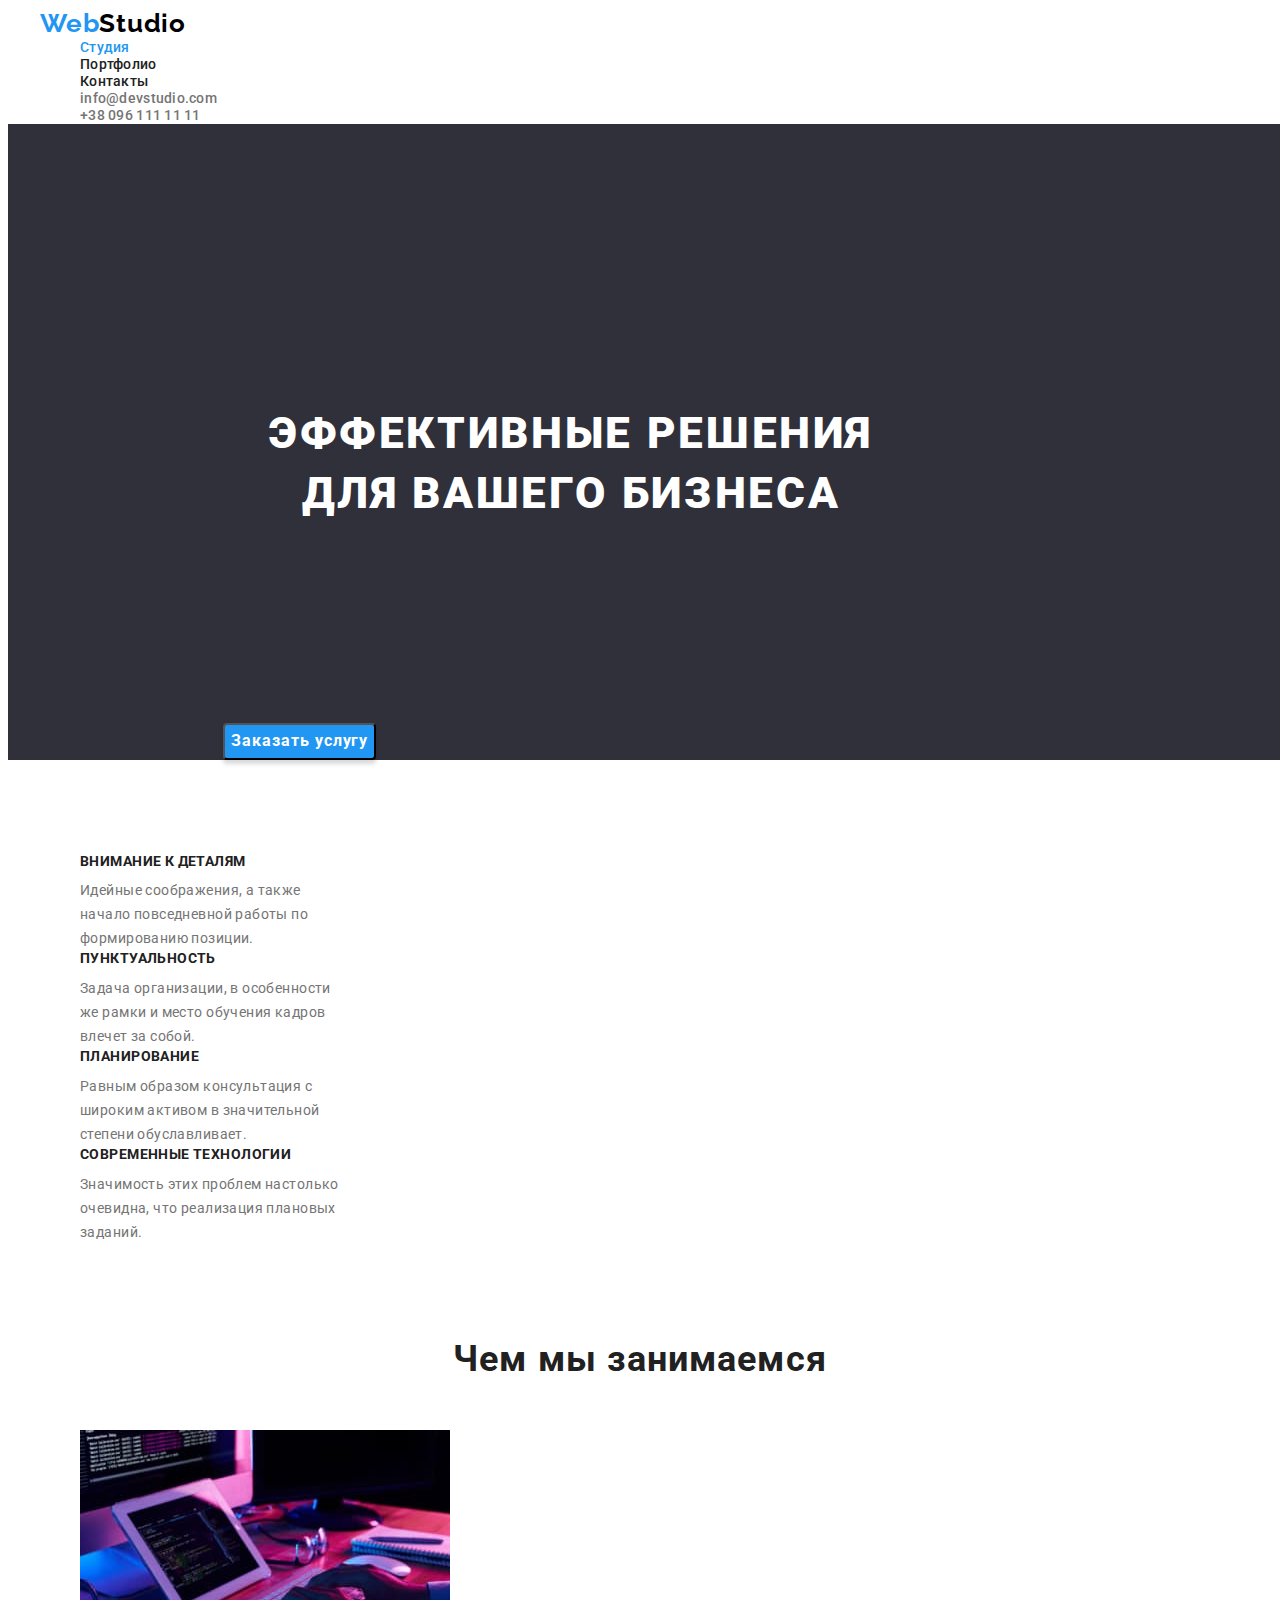
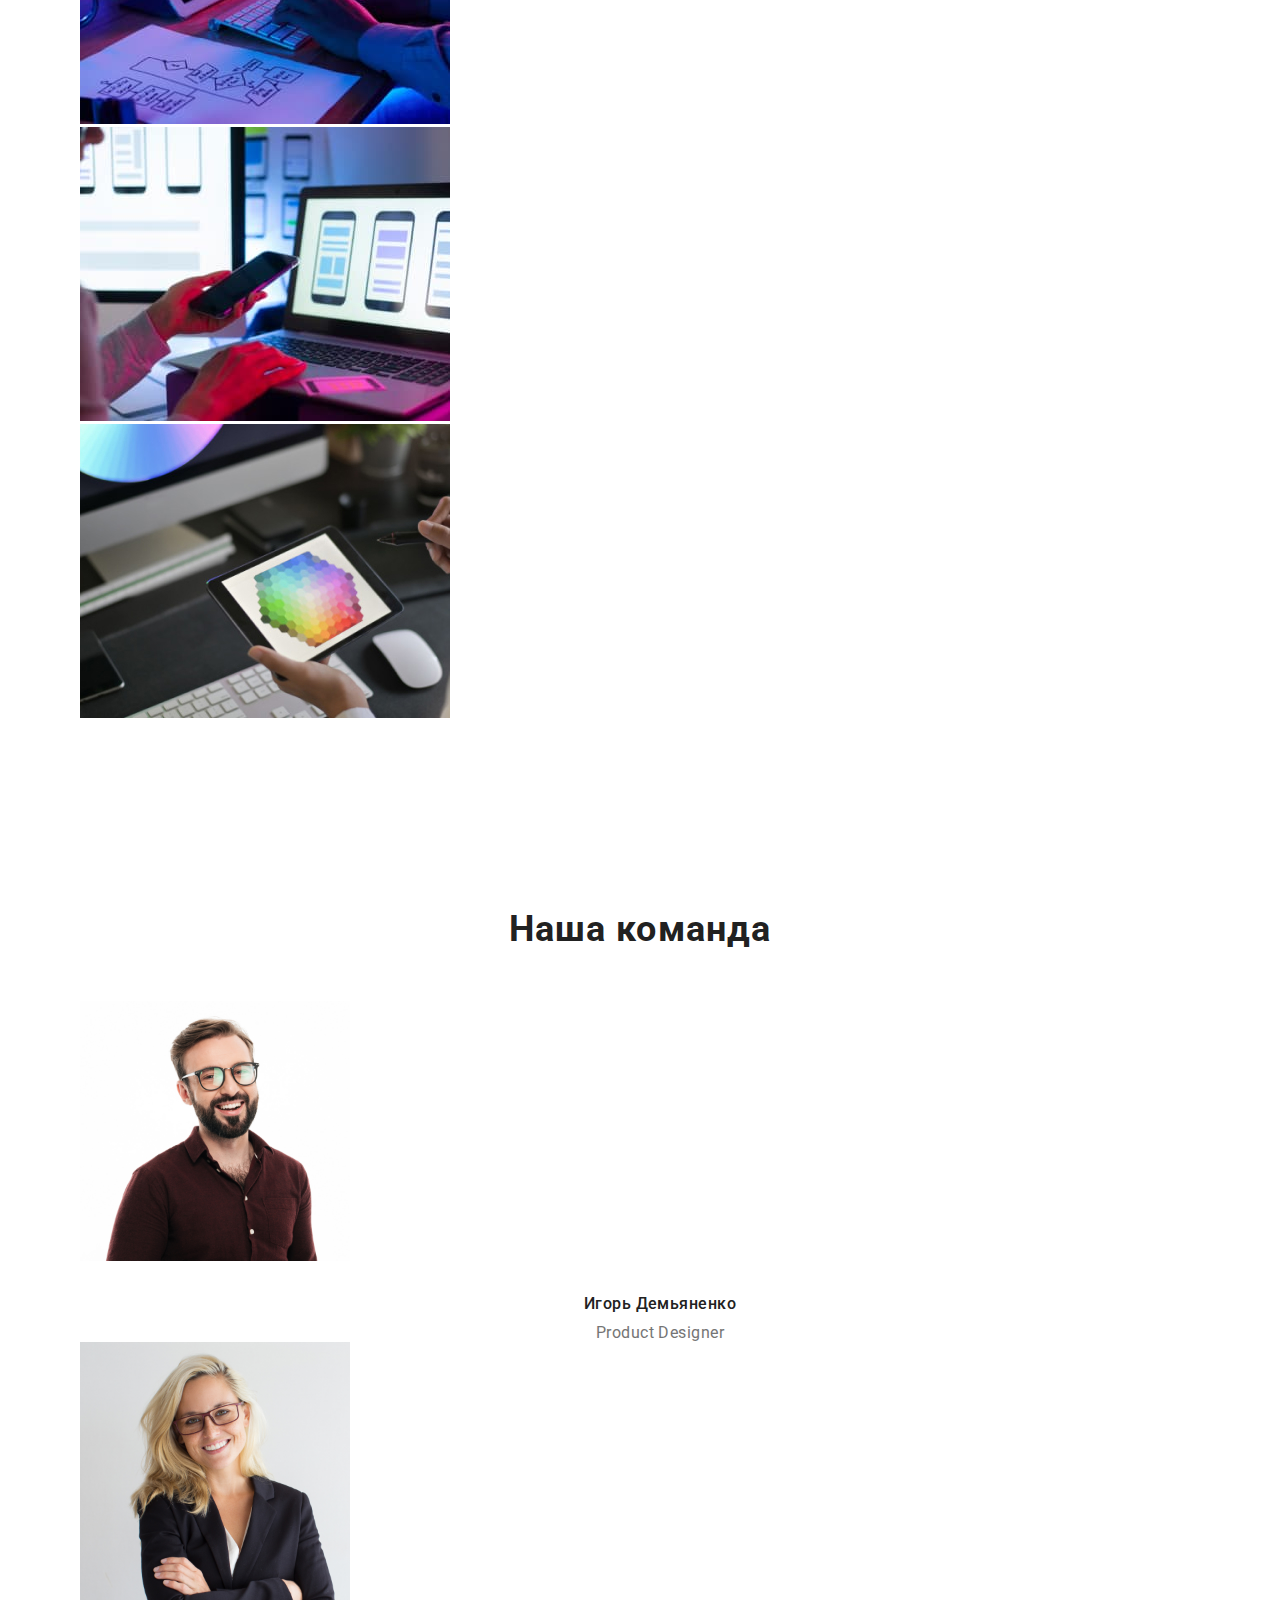
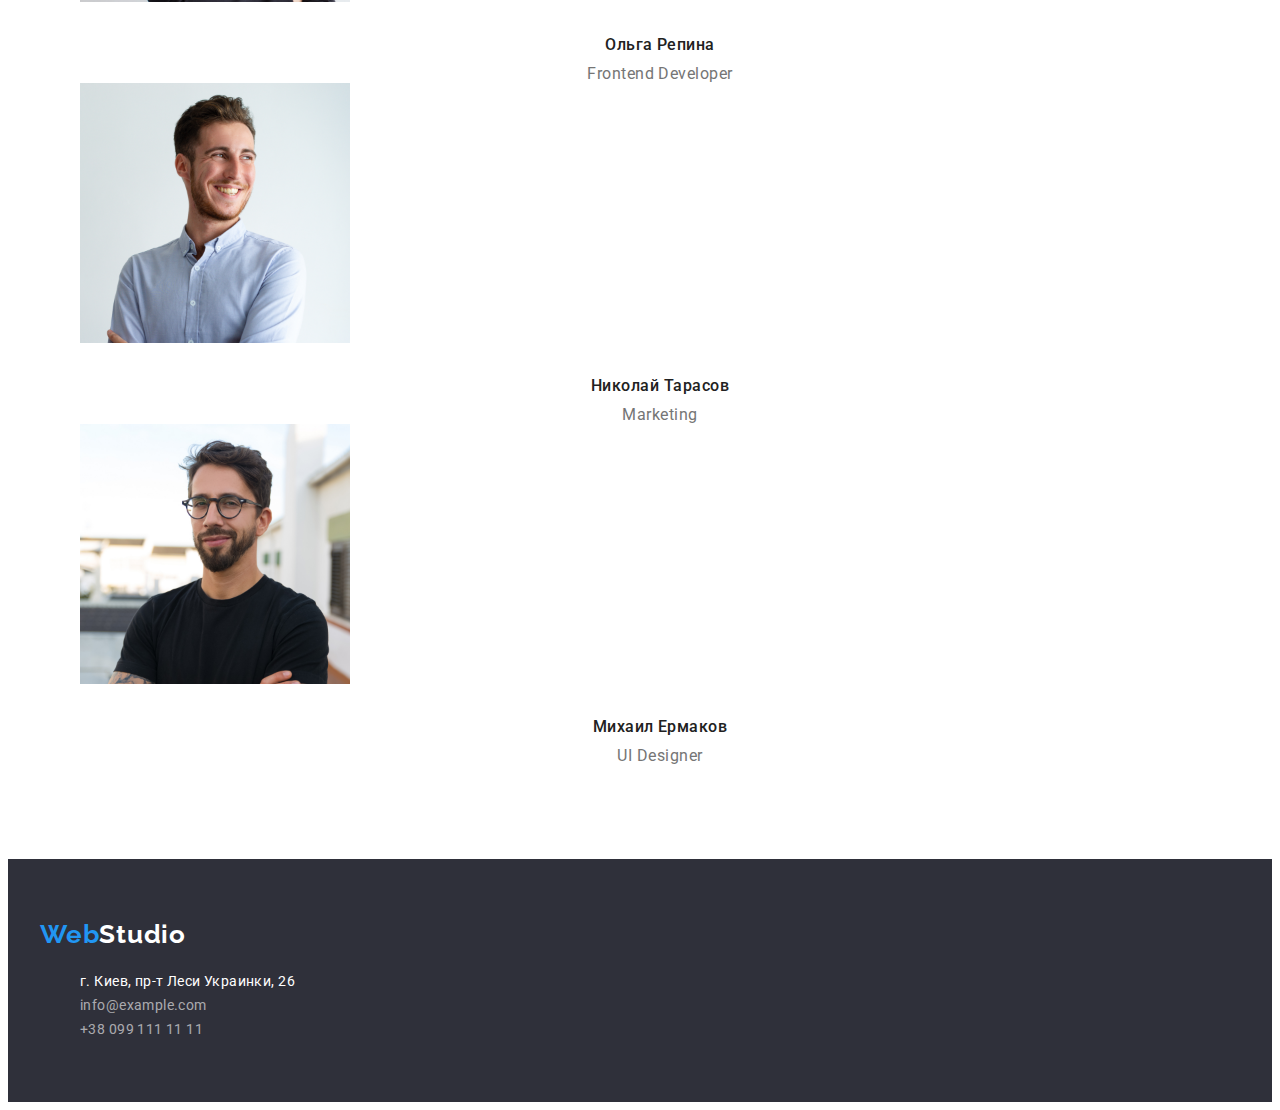
==== index.html @ cd57eea1 "задает отступы" ====
<!DOCTYPE html>
<html lang="ru">
<head>
    <meta charset="UTF-8">
    <meta http-equiv="X-UA-Compatible" content="IE=edge">
    <meta name="viewport" content="width=device-width, initial-scale=1.0">
    <link rel="preconnect" href="https://fonts.googleapis.com">
    <link rel="preconnect" href="https://fonts.gstatic.com" crossorigin>
    <link
      href="https://fonts.googleapis.com/css2?family=Raleway:wght@700&family=Roboto:wght@400;500;700;900&display=swap"
      rel="stylesheet">
      <link rel="stylesheet"
        href="https://cdnjs.cloudflare.com/ajax/libs/modern-normalize/1.1.0/modern-normalize.min.css"
        integrity="sha512-wpPYUAdjBVSE4KJnH1VR1HeZfpl1ub8YT/NKx4PuQ5NmX2tKuGu6U/JRp5y+Y8XG2tV+wKQpNHVUX03MfMFn9Q=="
        crossorigin="anonymous" referrerpolicy="no-referrer" />
    <link rel="stylesheet" href="./css/styles.css">
    <title>Document</title>
    
</head>
<body>
  <header class="header"> 
      <div class="container">
      <nav class="header-navigation">
        <a href="./index.html" class="header-logo-link link">Web<span class="header-sublogo-link link">Studio</span></a>
    <ul class="header-list list">
      <li class="header-item"><a href="" class="header-link link current">Студия</a></li>
      <li class="header-item"><a href="./portfolio.html" class="header-link link">Портфолио</a></li>
      <li class="header-item"><a href="" class="header-link link">Контакты</a></li>
    </ul>
      </nav>
    
<ul class="header-sublist list">
  <li class="header-item">
    <a href="info@devstudio.com"
      class="header-mail-link link">info@devstudio.com</a>
  </li>
  <li class="header-item">
    <a href="tel:+380961111111" class="header-tel-link link">+38 096 111 11
      11</a>
  </li>
</ul>
      
   </div>
  </header>

  <main>

    <div class="main-content">
      <div class="container">
    <section class="main-section"></section>
      <h1 class="main-section-title">Эффективные решения для вашего бизнеса</h1>
      <button type="button" class="main-section-button">Заказать услугу</button>
    </div>
    </section>
    
   </div>
  
    
    <section class="hard-skills">
      <div class="container">
      <h2 class="visually-hidden">Сильные навыки</h2>
  <ul class="hard-skills-list list">
    <li class="hard-skills-item">
     <h3 class="hard-skills-subtitle">Внимание к деталям</h3>
     <p class="hard-skills-text">Идейные соображения, а также начало повседневной работы по формированию позиции.</p>
    </li>
    <li class="hard-skills-item">
      <h3 class="hard-skills-subtitle">Пунктуальность</h3>
      <p class="hard-skills-text">Задача организации, в особенности же рамки и место обучения кадров влечет за собой.</p>
    </li>
    <li class="hard-skills-item">
      <h3 class="hard-skills-subtitle">Планирование</h3>
      <p class="hard-skills-text">Равным образом консультация с широким активом в значительной степени обуславливает.</p>
    </li>
    <li class="hard-skills-item">
      <h3 class="hard-skills-subtitle">Современные технологии</h3>
      <p class="hard-skills-text">Значимость этих проблем настолько очевидна, что реализация плановых заданий.</p>
    </li>
  </ul>
  </div>
    </section>
    


     
    <section class="activity">
      <div class="container">
  <h2 class="activity-title">Чем мы занимаемся</h2>
  <ul class="activity-list list">
    <li class="activity-item">
      <img src="./images/box11.jpg" alt="верстка сайтов" width="370" class="activity-img">
    </li>
    <li class="activity-item">
      <img src="./images/box12.jpg" alt="создание мобильных приложений" width="370" class="activity-img">
    </li>
    <li class="activity-item">
      <img src="./images/box13.jpg" alt="дизайн сайтов" width="370" class="activity-img">
    </li>
  </ul>
  </div>
    </section>
    


    
    <section class="our-team">
      <div class="container">
<h2 class="our-team-title">Наша команда</h2>
<ul class="our-team-list list">
  <li class="our-team-item">
    <img src="./images/img.jpg" alt="фото продакт дизайнера" width="270">
    <h3 class="our-team-subtitle">Игорь Демьяненко</h3>
    <p lang="en" class="our-team-text">Product Designer</p>
  </li>
  <li class="our-team-item">
    <img src="./images/img1.jpg" alt="фото фронтенд девелопера" width="270">
    <h3 class="our-team-subtitle">Ольга Репина</h3>
    <p lang="en" class="our-team-text">Frontend Developer</p>
  </li>
  <li class="our-team-item">
    <img src="./images/img2.jpg" alt="фото маркетолога" width="270">
    <h3 class="our-team-subtitle">Николай Тарасов</h3>
    <p lang="en" class="our-team-text">Marketing</p>
  </li>
  <li class="our-team-item">
    <img src="./images/img3.jpg" alt="фото дизайнера" width="270">
    <h3 class="our-team-subtitle">Михаил Ермаков</h3>
    <p lang="en" class="our-team-text">UI Designer</p>
  </li>
</ul>
</div>
    </section>
    
</main>
    <div class="footer-content">
  <footer class="footer">
    <div class="container">

    <a href="./index.html" class="footer-logo-link link">Web<span
        class="footer-sublogo-link link">Studio</span></a>
    <address class="footer-address">
      <ul class="footer-list list">
        <li class="footer-item">
          <a href="https://goo.gl/maps/SySh8Rz6bYfCAVdH9" target="_blank"
            rel="noopener, noindex, nofollow" class="footer-link-place link">г. Киев,
            пр-т Леси Украинки, 26</a>
        </li>
        <li class="footer-item">
          <a href="info@example.com" class="footer-link-contact link">info@example.com</a>
        </li>
        <li class="footer-item">
          <a href="tel:+380991111111" class="footer-link-contact link">+38 099 111 11
            11</a>
        </li>
      </ul>
    </address>
    </div>
  </footer>
    </div>

</body>
</html>
---- css/styles.css ----
:root {
    --main-content-color: #2F303A;
    --background-color: #FFFFFF;
    --header-color: #212121;
    --sublogo-color:#000000;
    --header-mail-link-color: #757575;
    --header-tel-link-color: #757575;
    --main-title-color: #FFFFFF;
    --main-btn-color: #FFFFFF;
    --second-btn-color: #212121;
    --second-title-color: #212121;
    --third-title-color: #212121;
    --text-color: #757575;
    --footer-color: #FFFFFF;
    --accent-color:  #2196F3;
    --btn-bacground-color: #2196F3;
    --btn-background-second-color: #F5F4FA;
}

body {
    font-family: "Roboto",
    Tahoma, sans-serif;
    font-size: 14px;
    letter-spacing: 0.03em;
    color: var(--text-color);
    background-color: var(--background-color);
}

p,
ul,
h1,
h2,
h3,
h4,
h5,
h6 {
    margin: 0;
}

.link
{
    text-decoration: none;
}
.list
{
    list-style: none;
}
.container {
    width: 1200px;
    padding-left: 15px;
    padding-right: 15px;
    margin: 0 auto;
}
.visually-hidden {
    position: absolute;
    white-space: nowrap;
    width: 1px;
    height: 1px;
    overflow: hidden;
    border: 0;
    padding: 0;
    clip: rect(0 0 0 0);
    clip-path: inset(50%);
    margin: -1px;
}

/*-------------Header-----------------*/

.header-mail-link
{
font-family: "Roboto",
Tahoma,
sans-serif;
font-style: normal;
font-weight: 500;
font-size: 14px;
line-height: 1.14;
letter-spacing: 0.02em;
color: var(--header-mail-link-color);
}

.header-mail-link:hover, :focus {
    color: var(--accent-color);
}
.header-tel-link {
    font-family: "Roboto",
    Tahoma,
    sans-serif;
    font-style: normal;
    font-weight: 500;
    font-size: 14px;
    line-height: 1.14;
    letter-spacing: 0.02em;
    color: var(--header-tel-link-color);
}
.header-tel-link:hover,
:focus {
    color: var(--accent-color);
}

.header-logo-link
{
font-family: 'Raleway';
font-style: normal;
font-weight: 700;
font-size: 26px;
line-height: 31px;
letter-spacing: 0.03em;
color: var(--accent-color);
padding-top: 24px;
padding-bottom: 25px;
}

.header-sublogo-link {
    font-family: 'Raleway';
    font-style: normal;
    font-weight: 700;
    font-size: 26px;
    line-height: 1.19;
    letter-spacing: 0.03em;
    color: var(--sublogo-color);
}

.header-link {
    font-family: "Roboto",
    Tahoma,
    sans-serif;
    font-weight: 500;
    font-size: 14px;
    line-height: 1.14;
    letter-spacing: 0.02em;
    color: var(--header-color);
    padding-top: 32px;
    padding-bottom: 32px;
}
.header-link:hover
{
    color: var(--accent-color);
}

.header-link:focus
 {
    color: var(--accent-color);
}
.header-link.current {
    color: var(--accent-color);
}

/*------------Main-------------------*/

.main-content {
    background-color: var(--main-content-color);
    width: 1630px;
}
.main-section-title {
    font-weight: 900;
    font-size: 44px;
    line-height: 1.36;
    text-align: center;
    letter-spacing: 0.06em;
    text-transform: uppercase;
    color: var(--main-title-color);
    padding-top: 280px;
    padding-bottom: 200px;
    max-width: 696px;
}

.main-section-button
{
    font-family: inherit;
    font-weight: 700;
    font-size: 16px;
    line-height: 1.88;
    display: flex;
    align-items: center;
    text-align: center;
    letter-spacing: 0.06em;
    color: var(--main-btn-color);
    background: #2196F3;
    box-shadow: 0px 4px 4px rgba(0, 0, 0, 0.15);
    border-radius: 4px;
    cursor: pointer;
    
}

/*----------Сильные навыки------------*/

.hard-skills {
    margin-top: 94px;
    margin-bottom: 94px;
}
.hard-skills-subtitle {
    font-weight: 700;
    font-size: 14px;
    line-height: 1.14;
    letter-spacing: 0.03em;
    text-transform: uppercase;
    color: var(--third-title-color);
}

.hard-skills-text {
    line-height: 1.71;
    letter-spacing: 0.03em;
    color: var(--text-color);
    margin-top: 10px;
    max-width: 270px;
}
.hard-skills-item {
  
}

/*-----------Activity---------------*/
.activity {
    margin-top: 94;
}
.activity-title {
    font-weight: 700;
    font-size: 36px;
    line-height: 1.16;
    text-align: center;
    letter-spacing: 0.03em;
    color: var(--second-title-color);
    margin-bottom: 50px;
}
.activity-img {
    
}
/*---------------Our team------------*/
.our-team {
    margin-top: 94px;
    padding-top: 94px;
    padding-bottom: 94px;
}

.our-team-title {
    font-weight: 700;
    font-size: 36px;
    line-height: 1.16;
    text-align: center;
    letter-spacing: 0.03em;
    color: var(--second-title-color);
    margin-bottom: 50px;
}

.our-team-subtitle {
    font-weight: 500;
    font-size: 16px;
    line-height: 1.19;
    text-align: center;
    letter-spacing: 0.03em;
    color: var(--third-title-color);
    margin-top: 30px;
    margin-bottom: 10px;
}

.our-team-text {
    font-size: 16px;
    line-height: 1.19;
    text-align: center;
    letter-spacing: 0.03em;
    color: var(--text-color);
}

/*----------Footer-------------------*/

.footer-content {
    background-color: #2F303A;
}
.footer-logo-link {
    padding-top: 60px;
    
}
.footer {

    padding-top: 60px;
    padding-bottom: 60px;
}
.footer-address {
    margin-top: 20px;
}
.footer-logo-link {
    font-family: 'Raleway';
    font-style: normal;
    font-weight: 700;
    font-size: 26px;
    line-height: 31px;
    letter-spacing: 0.03em;
    color: #2196F3;
    margin-bottom: 20px;
    
}
.footer-sublogo-link {
    font-family: 'Raleway';
    font-style: normal;
    font-weight: 700;
    font-size: 26px;
    line-height: 1.19;
    letter-spacing: 0.03em;
    color: #FFFFFF;
}
.footer-link-place {
    font-family: 'Roboto';
    font-style: normal;
    font-size: 14px;
    line-height: 1.71;
    letter-spacing: 0.03em;
    color: var(--footer-color);
    margin-bottom: 9px;
}

.footer-link-contact {
font-family: 'Roboto';
font-style: normal;
font-size: 14px;
line-height: 1.71;
letter-spacing: 0.03em;
color: rgba(255, 255, 255, 0.6);
}
.footer-link-contact:hover, :focus {
    color: var(--accent-color);
}

/*-------------Porttfolio-----------------*/

.portfolio-button {
    font-family: inherit;
    font-style: normal;
    font-weight: 500;
    font-size: 16px;
    line-height: 1.62;
    text-align: center;
    letter-spacing: 0.03em;
    cursor: pointer;
    color: var(--second-btn-color);
    background-color: var(--btn-background-second-color);
}
.portfolio-button:hover {
    background-color: var(--accent-color);
    color: var(--main-btn-color);
}
.portfolio-button:focus {
   background-color: var(--accent-color);
   color: var(--main-btn-color);
}

.project-title {
    font-weight: 700;
    font-size: 18px;
    line-height: 2;
    letter-spacing: 0.06em;
    color: var(--second-title-color);
}
.project-text {
    font-size: 16px;
    line-height: 1.88;
    letter-spacing: 0.03em;
    color: var(--text-color);
}
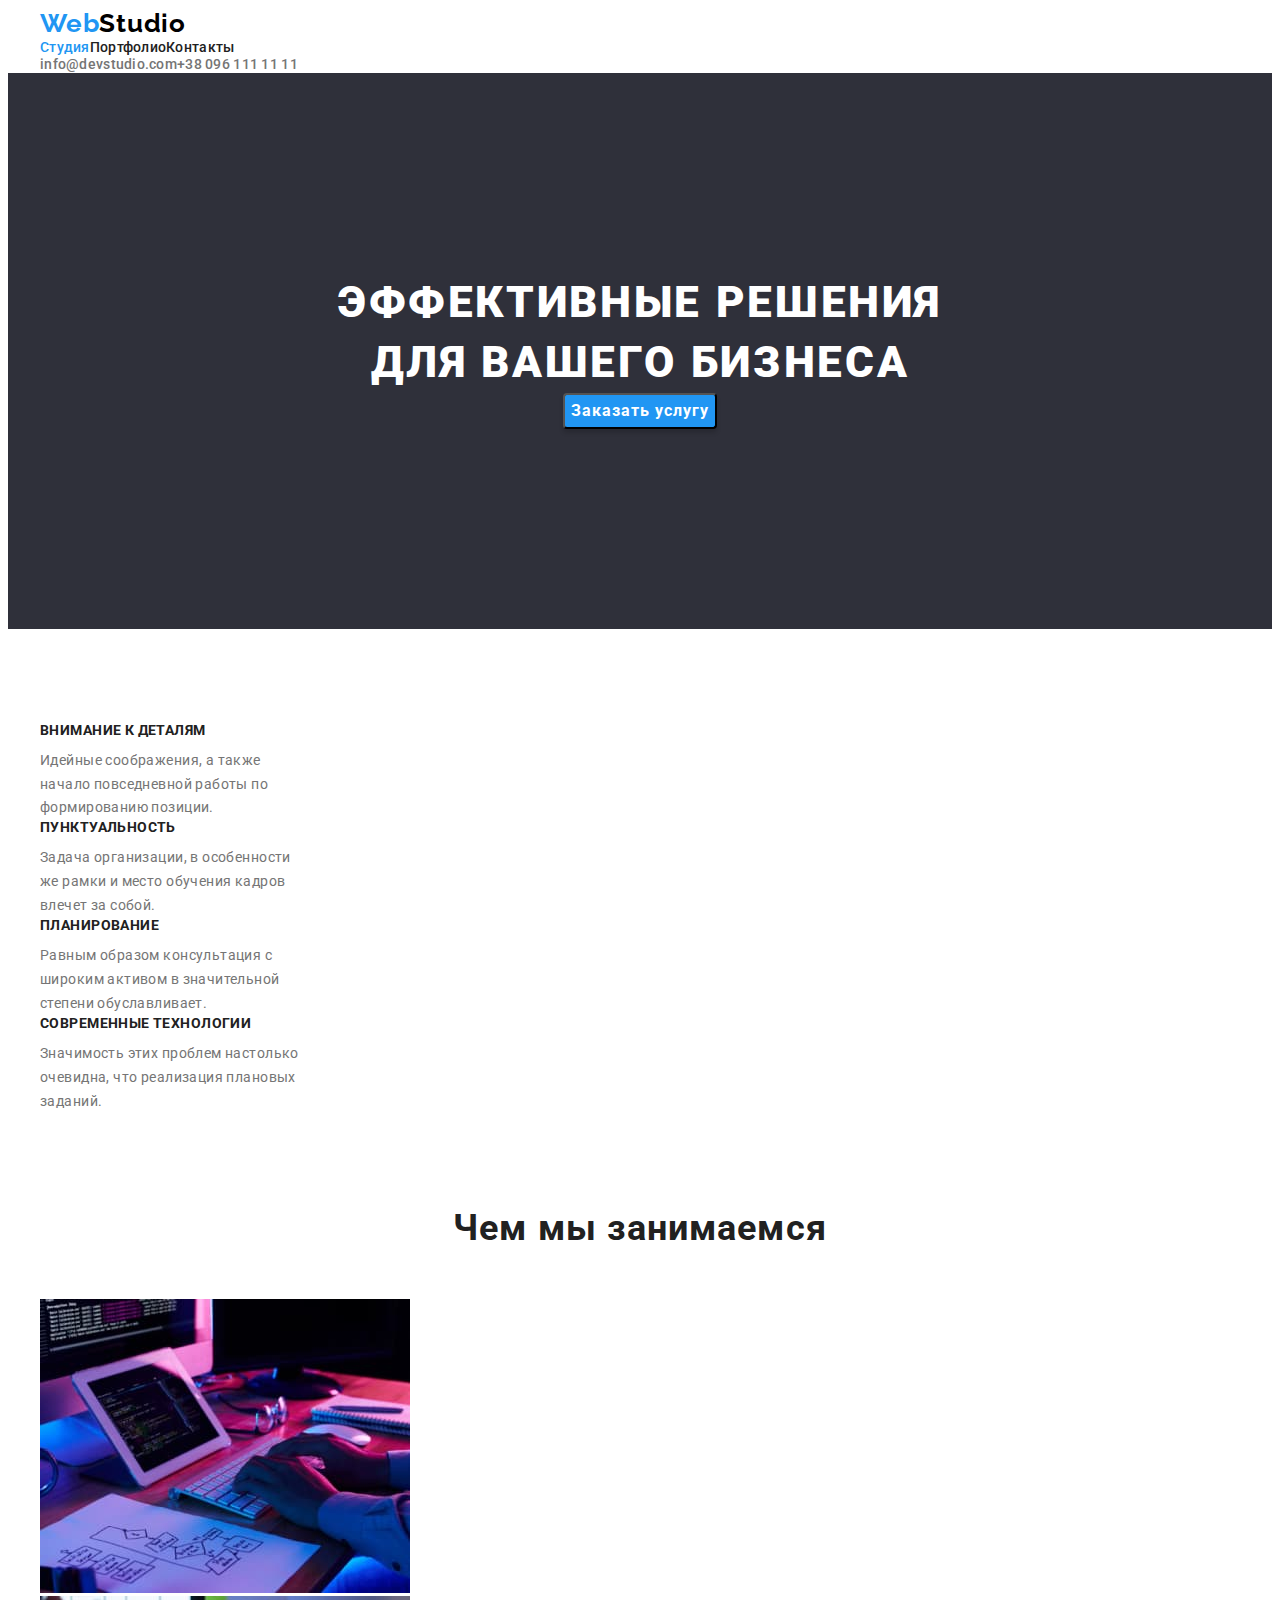
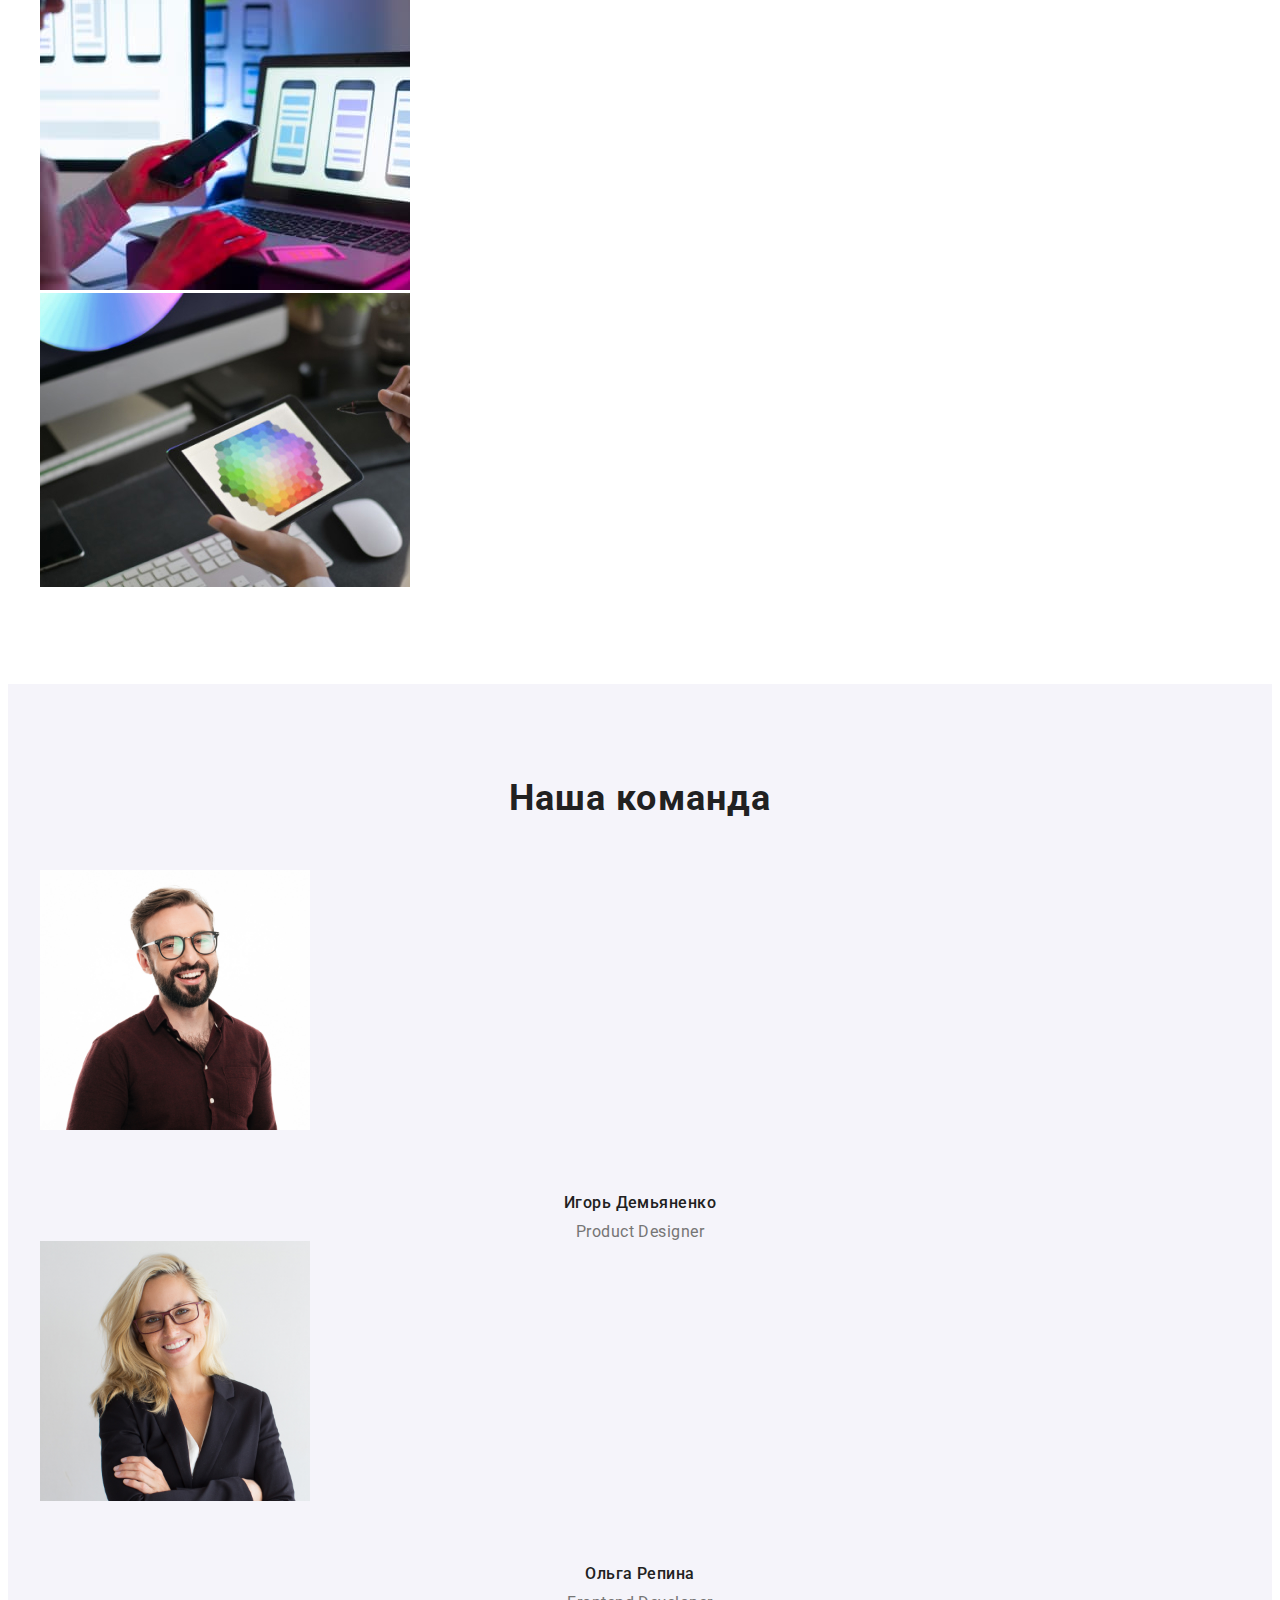
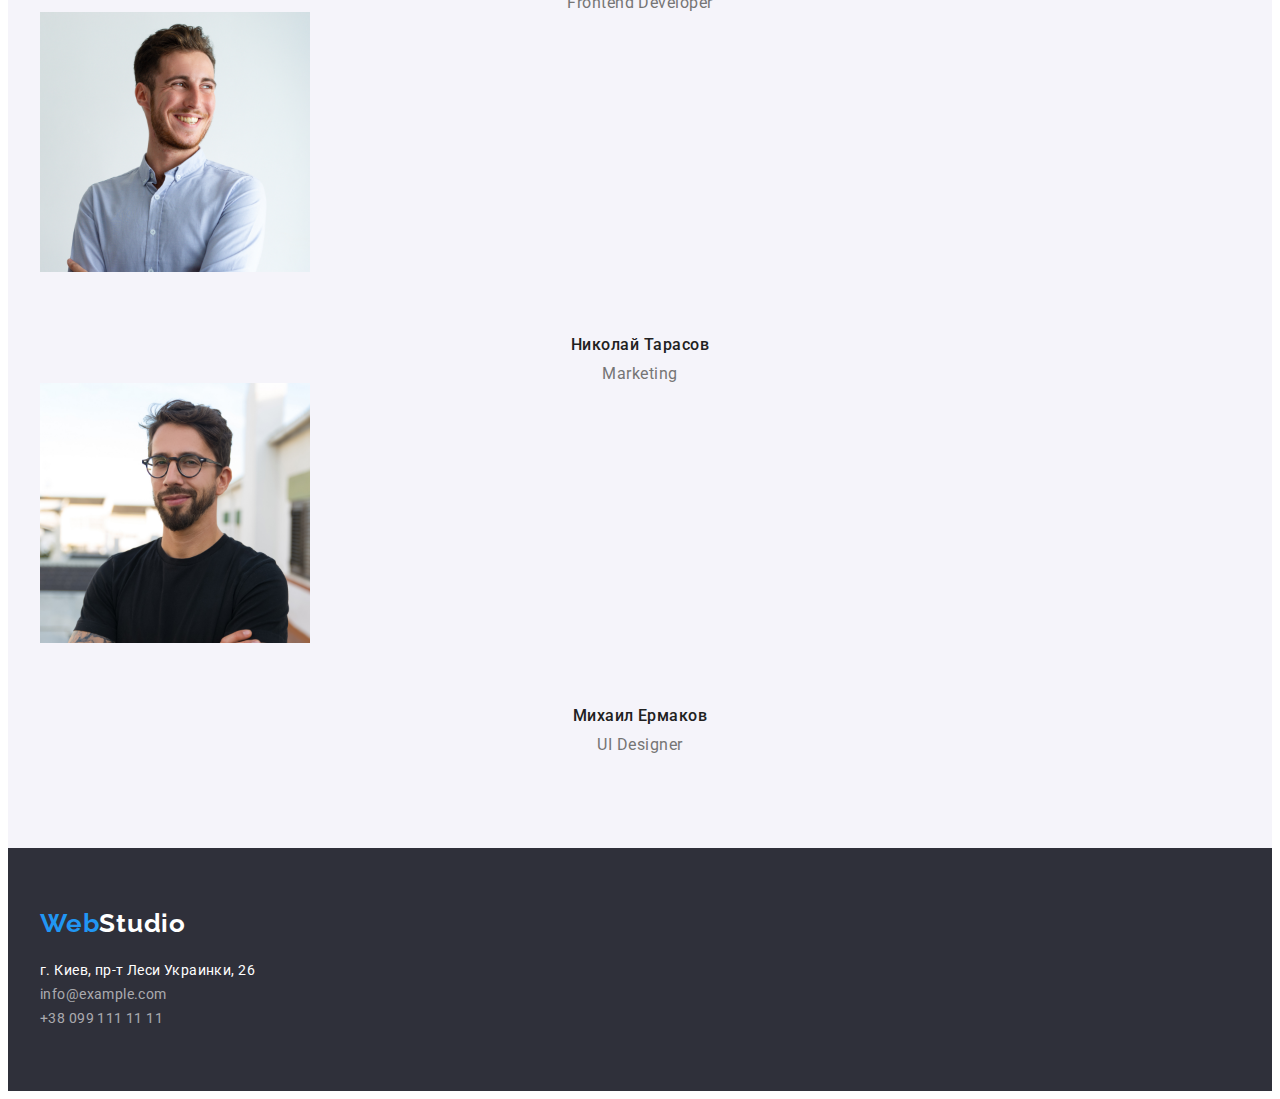
==== commit ccec1ba4: "расставляет флекс на хедер" ====
--- a/index.html
+++ b/index.html
@@ -19,7 +19,7 @@
 </head>
 <body>
   <header class="header"> 
-      <div class="container">
+      <div class="container" class="header-container">
       <nav class="header-navigation">
         <a href="./index.html" class="header-logo-link link">Web<span class="header-sublogo-link link">Studio</span></a>
     <ul class="header-list list">
@@ -29,31 +29,32 @@
     </ul>
       </nav>
     
-<ul class="header-sublist list">
-  <li class="header-item">
+    <ul class="header-sublist list">
+      <li class="header-item">
     <a href="info@devstudio.com"
       class="header-mail-link link">info@devstudio.com</a>
-  </li>
-  <li class="header-item">
+      </li>
+      <li class="header-item">
     <a href="tel:+380961111111" class="header-tel-link link">+38 096 111 11
       11</a>
-  </li>
-</ul>
+      </li>
+    </ul>
       
    </div>
   </header>
 
   <main>
 
-    <div class="main-content">
-      <div class="container">
-    <section class="main-section"></section>
+    
+      
+    <section class="main-section">
+    <div class="container">
       <h1 class="main-section-title">Эффективные решения для вашего бизнеса</h1>
       <button type="button" class="main-section-button">Заказать услугу</button>
     </div>
     </section>
     
-   </div>
+   
   
     
     <section class="hard-skills">
@@ -108,22 +109,22 @@
 <h2 class="our-team-title">Наша команда</h2>
 <ul class="our-team-list list">
   <li class="our-team-item">
-    <img src="./images/img.jpg" alt="фото продакт дизайнера" width="270">
+    <img src="./images/img.jpg" alt="фото продакт дизайнера" width="270" class="team-img">
     <h3 class="our-team-subtitle">Игорь Демьяненко</h3>
     <p lang="en" class="our-team-text">Product Designer</p>
   </li>
   <li class="our-team-item">
-    <img src="./images/img1.jpg" alt="фото фронтенд девелопера" width="270">
+    <img src="./images/img1.jpg" alt="фото фронтенд девелопера" width="270" class="team-img">
     <h3 class="our-team-subtitle">Ольга Репина</h3>
     <p lang="en" class="our-team-text">Frontend Developer</p>
   </li>
   <li class="our-team-item">
-    <img src="./images/img2.jpg" alt="фото маркетолога" width="270">
+    <img src="./images/img2.jpg" alt="фото маркетолога" width="270" class="team-img">
     <h3 class="our-team-subtitle">Николай Тарасов</h3>
     <p lang="en" class="our-team-text">Marketing</p>
   </li>
   <li class="our-team-item">
-    <img src="./images/img3.jpg" alt="фото дизайнера" width="270">
+    <img src="./images/img3.jpg" alt="фото дизайнера" width="270" class="team-img">
     <h3 class="our-team-subtitle">Михаил Ермаков</h3>
     <p lang="en" class="our-team-text">UI Designer</p>
   </li>
--- a/css/styles.css
+++ b/css/styles.css
@@ -37,6 +37,10 @@
     margin: 0;
 }
 
+.img {
+    display: block;
+}
+
 .link
 {
     text-decoration: none;
@@ -44,12 +48,19 @@
 .list
 {
     list-style: none;
-}
+    padding-left: 0;
+    margin: 0;
+}
+
 .container {
     width: 1200px;
     padding-left: 15px;
     padding-right: 15px;
     margin: 0 auto;
+}
+.section {
+    padding-top: 94px;
+    padding-bottom: 94px;
 }
 .visually-hidden {
     position: absolute;
@@ -65,6 +76,16 @@
 }
 
 /*-------------Header-----------------*/
+.header-list {
+    display: flex;
+}
+.header-sublist {
+    display: flex;
+}
+.header-container {
+    display: flex;
+    align-items:center;
+}
 
 .header-mail-link
 {
@@ -109,6 +130,7 @@
 color: var(--accent-color);
 padding-top: 24px;
 padding-bottom: 25px;
+margin-right: 93px;
 }
 
 .header-sublogo-link {
@@ -148,9 +170,11 @@
 
 /*------------Main-------------------*/
 
-.main-content {
+
+.main-section {
+    padding-top: 200px;
+    padding-bottom: 200px;
     background-color: var(--main-content-color);
-    width: 1630px;
 }
 .main-section-title {
     font-weight: 900;
@@ -160,11 +184,9 @@
     letter-spacing: 0.06em;
     text-transform: uppercase;
     color: var(--main-title-color);
-    padding-top: 280px;
-    padding-bottom: 200px;
     max-width: 696px;
-}
-
+    margin: 0 auto;
+}
 .main-section-button
 {
     font-family: inherit;
@@ -172,15 +194,16 @@
     font-size: 16px;
     line-height: 1.88;
     display: flex;
+    text-align: center;
     align-items: center;
-    text-align: center;
     letter-spacing: 0.06em;
     color: var(--main-btn-color);
     background: #2196F3;
     box-shadow: 0px 4px 4px rgba(0, 0, 0, 0.15);
     border-radius: 4px;
     cursor: pointer;
-    
+    margin-top: 30px; 
+    margin: 0 auto;
 }
 
 /*----------Сильные навыки------------*/
@@ -205,13 +228,12 @@
     margin-top: 10px;
     max-width: 270px;
 }
-.hard-skills-item {
-  
-}
+
 
 /*-----------Activity---------------*/
 .activity {
     margin-top: 94;
+    padding-top: 0;
 }
 .activity-title {
     font-weight: 700;
@@ -230,6 +252,7 @@
     margin-top: 94px;
     padding-top: 94px;
     padding-bottom: 94px;
+    background-color: var(--btn-background-second-color);
 }
 
 .our-team-title {
@@ -240,6 +263,9 @@
     letter-spacing: 0.03em;
     color: var(--second-title-color);
     margin-bottom: 50px;
+}
+.team-img {
+    margin-bottom: 30px;
 }
 
 .our-team-subtitle {
@@ -274,6 +300,9 @@
 
     padding-top: 60px;
     padding-bottom: 60px;
+}
+.footer-list {
+    margin-top: 20px;
 }
 .footer-address {
     margin-top: 20px;
@@ -342,13 +371,17 @@
    background-color: var(--accent-color);
    color: var(--main-btn-color);
 }
-
+.project-item {
+    margin-top: 34px;
+}
 .project-title {
     font-weight: 700;
     font-size: 18px;
     line-height: 2;
     letter-spacing: 0.06em;
     color: var(--second-title-color);
+    margin-top: 20px;
+    margin-bottom: 4px;
 }
 .project-text {
     font-size: 16px;
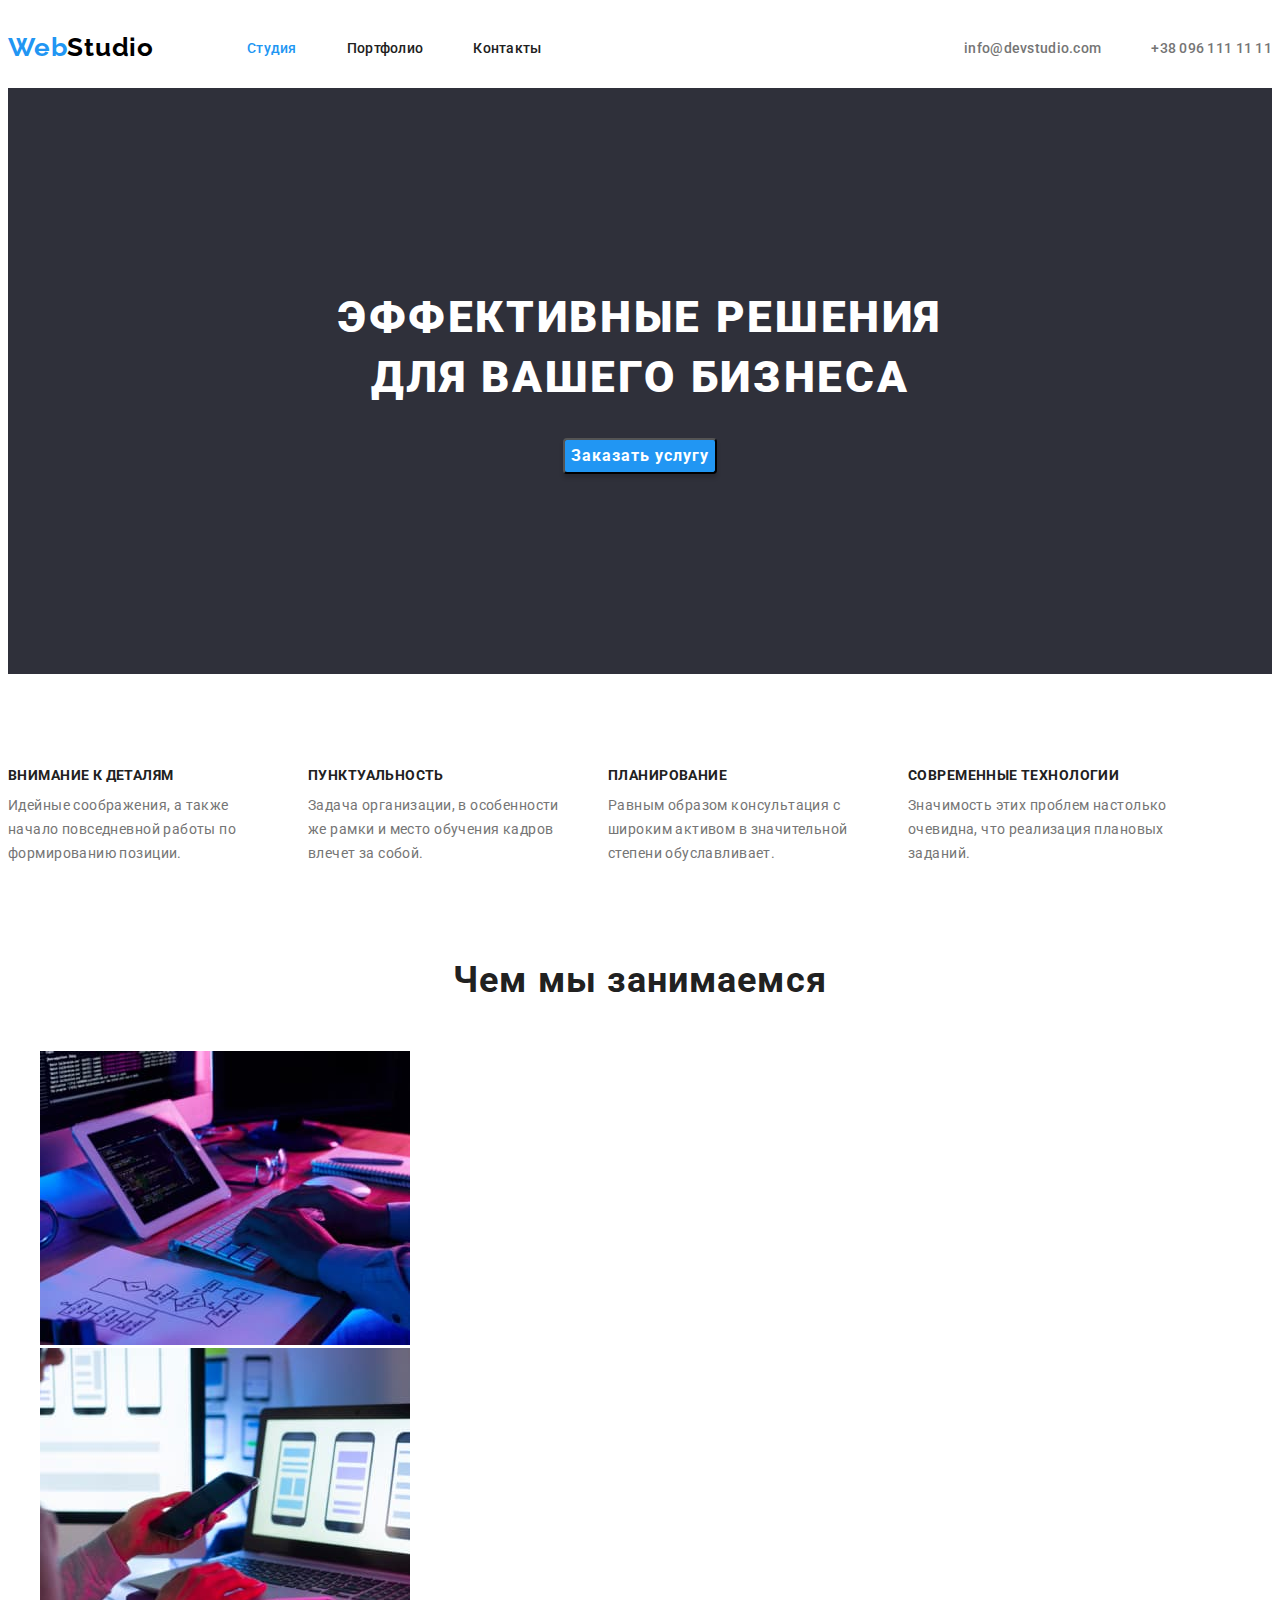
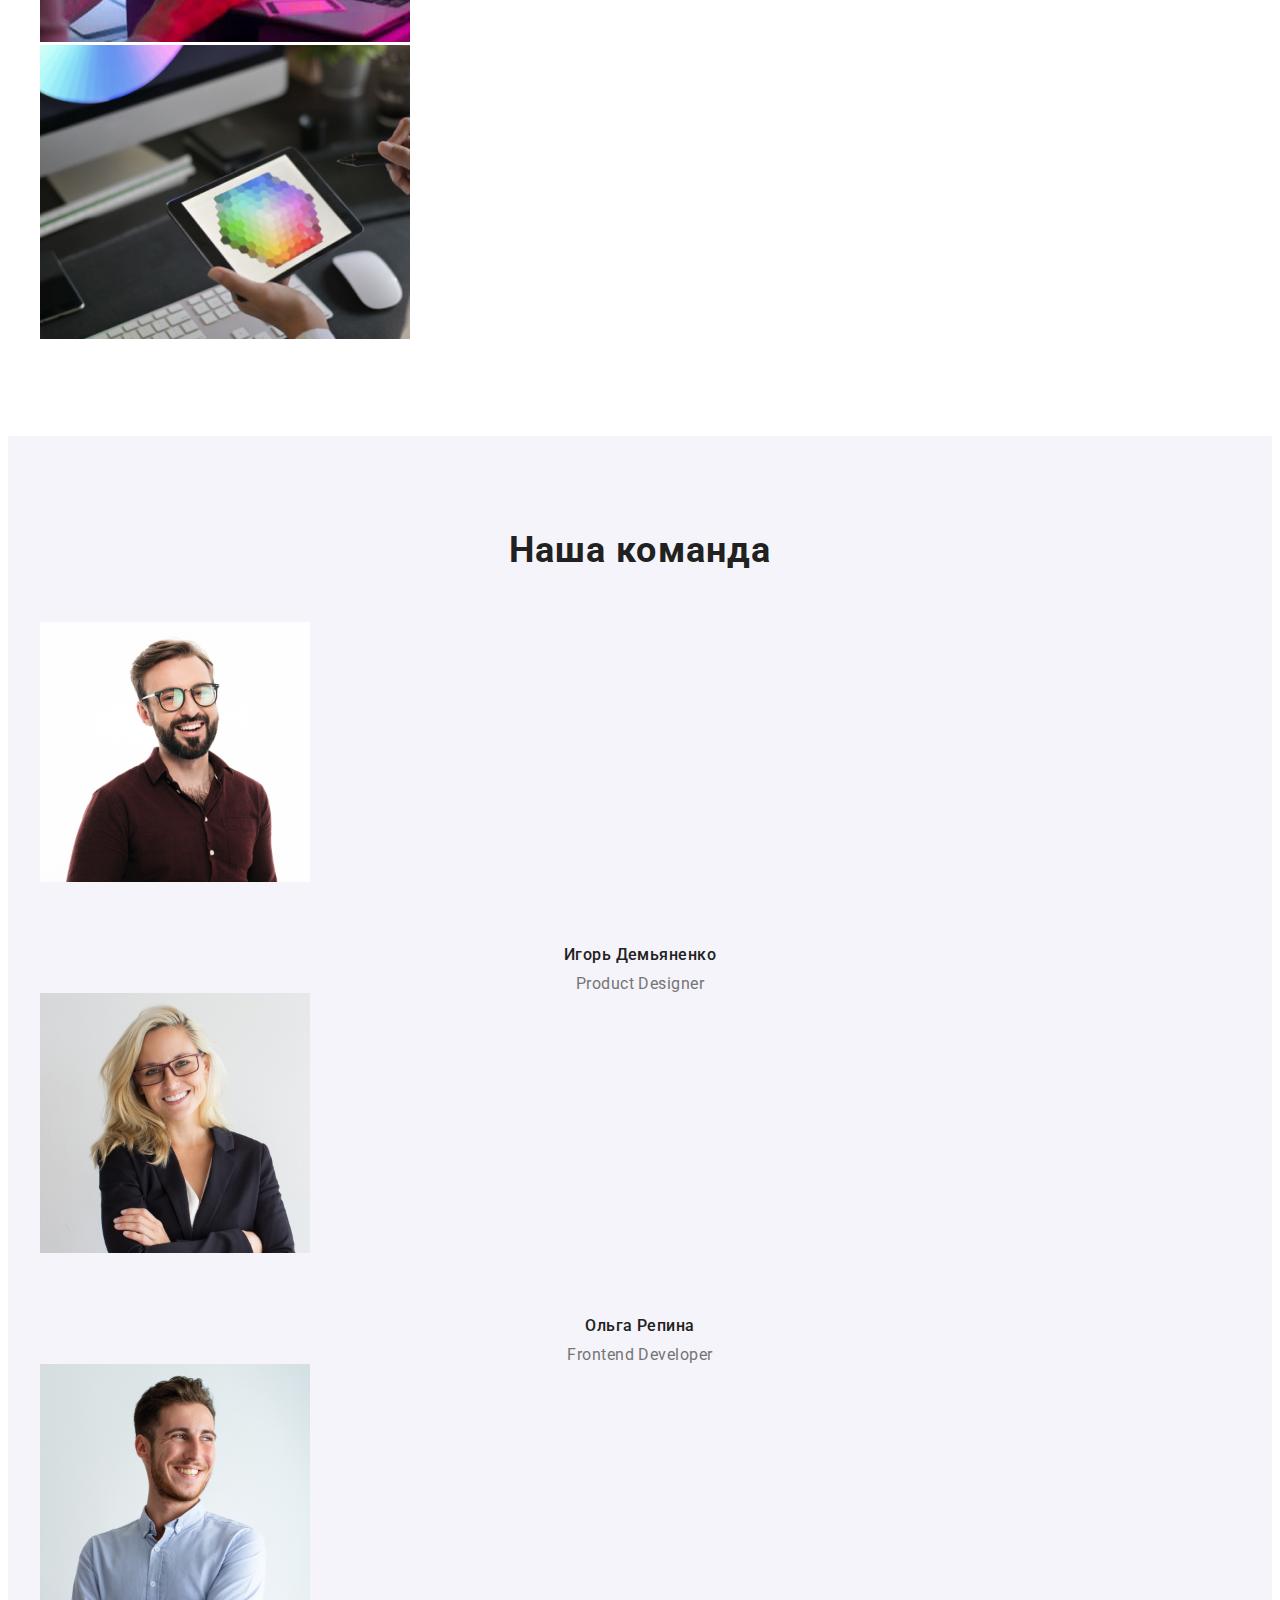
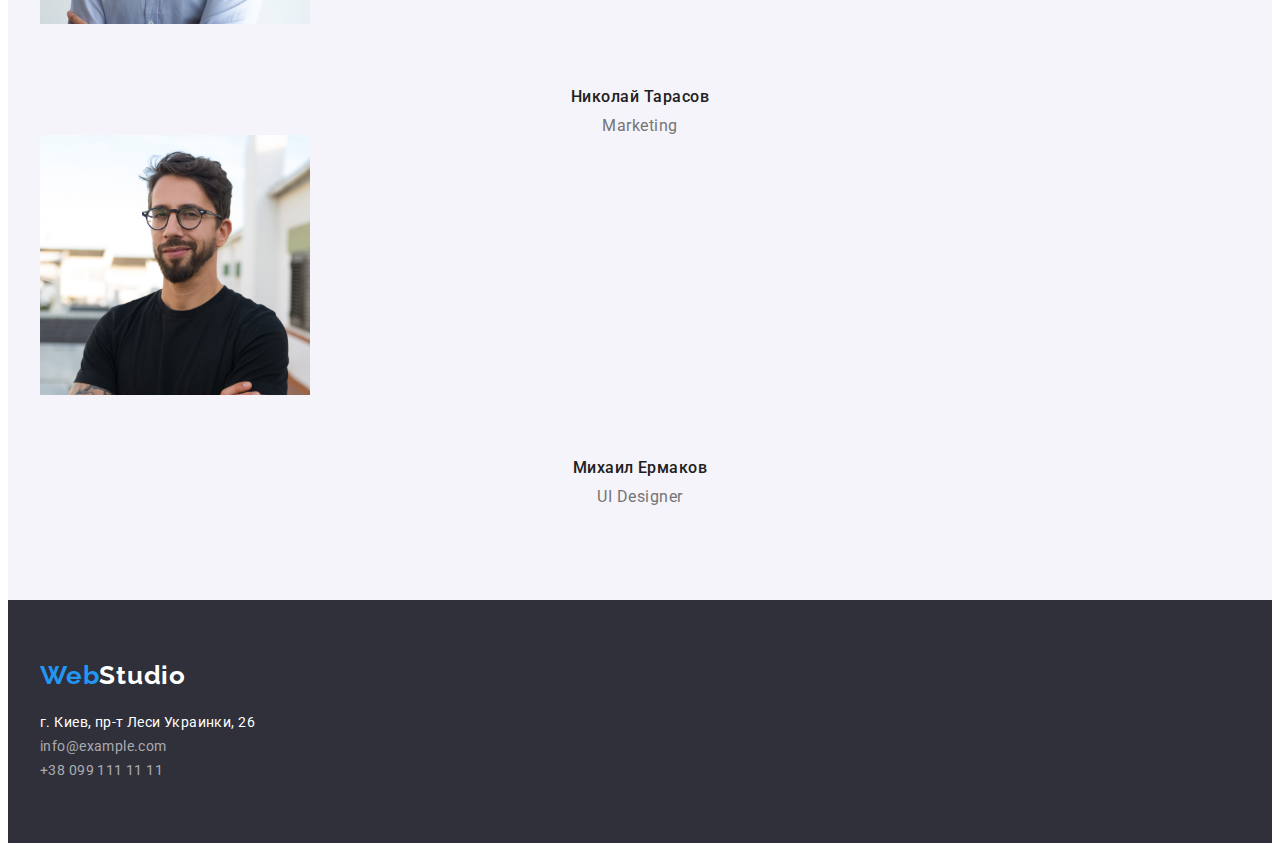
==== commit aecff8c7: "расставляет флекс в секции хард скилс" ====
--- a/index.html
+++ b/index.html
@@ -19,7 +19,7 @@
 </head>
 <body>
   <header class="header"> 
-      <div class="container" class="header-container">
+      <div class="header-container">
       <nav class="header-navigation">
         <a href="./index.html" class="header-logo-link link">Web<span class="header-sublogo-link link">Studio</span></a>
     <ul class="header-list list">
@@ -40,7 +40,7 @@
       </li>
     </ul>
       
-   </div>
+    </div>
   </header>
 
   <main>
@@ -58,8 +58,8 @@
   
     
     <section class="hard-skills">
-      <div class="container">
       <h2 class="visually-hidden">Сильные навыки</h2>
+      <div class="hard-skills-container">
   <ul class="hard-skills-list list">
     <li class="hard-skills-item">
      <h3 class="hard-skills-subtitle">Внимание к деталям</h3>
--- a/css/styles.css
+++ b/css/styles.css
@@ -76,15 +76,29 @@
 }
 
 /*-------------Header-----------------*/
+
+.header-container {
+display: flex;
+align-items: center;
+}
+
+.header-navigation {
+display: flex;
+align-items:center;
+}
+
 .header-list {
     display: flex;
 }
+
 .header-sublist {
+    margin-left: auto;
     display: flex;
-}
-.header-container {
-    display: flex;
-    align-items:center;
+    
+}
+
+.header-link {
+    margin-right: 50px;
 }
 
 .header-mail-link
@@ -98,6 +112,7 @@
 line-height: 1.14;
 letter-spacing: 0.02em;
 color: var(--header-mail-link-color);
+margin-right: 50px;
 }
 
 .header-mail-link:hover, :focus {
@@ -170,8 +185,8 @@
 
 /*------------Main-------------------*/
 
-
 .main-section {
+
     padding-top: 200px;
     padding-bottom: 200px;
     background-color: var(--main-content-color);
@@ -186,6 +201,7 @@
     color: var(--main-title-color);
     max-width: 696px;
     margin: 0 auto;
+    margin-bottom: 30px;
 }
 .main-section-button
 {
@@ -193,7 +209,7 @@
     font-weight: 700;
     font-size: 16px;
     line-height: 1.88;
-    display: flex;
+    display: block;
     text-align: center;
     align-items: center;
     letter-spacing: 0.06em;
@@ -202,12 +218,22 @@
     box-shadow: 0px 4px 4px rgba(0, 0, 0, 0.15);
     border-radius: 4px;
     cursor: pointer;
-    margin-top: 30px; 
+     
     margin: 0 auto;
+    
 }
 
 /*----------Сильные навыки------------*/
-
+.hard-skills-container {
+    display: flex;
+    align-items: center;
+    
+}
+
+.hard-skills-list {
+    display: flex;
+    align-items: center;
+}
 .hard-skills {
     margin-top: 94px;
     margin-bottom: 94px;
@@ -228,7 +254,9 @@
     margin-top: 10px;
     max-width: 270px;
 }
-
+ .hard-skills-item:not(:last-child) {
+     margin-right: 30px;
+ }
 
 /*-----------Activity---------------*/
 .activity {
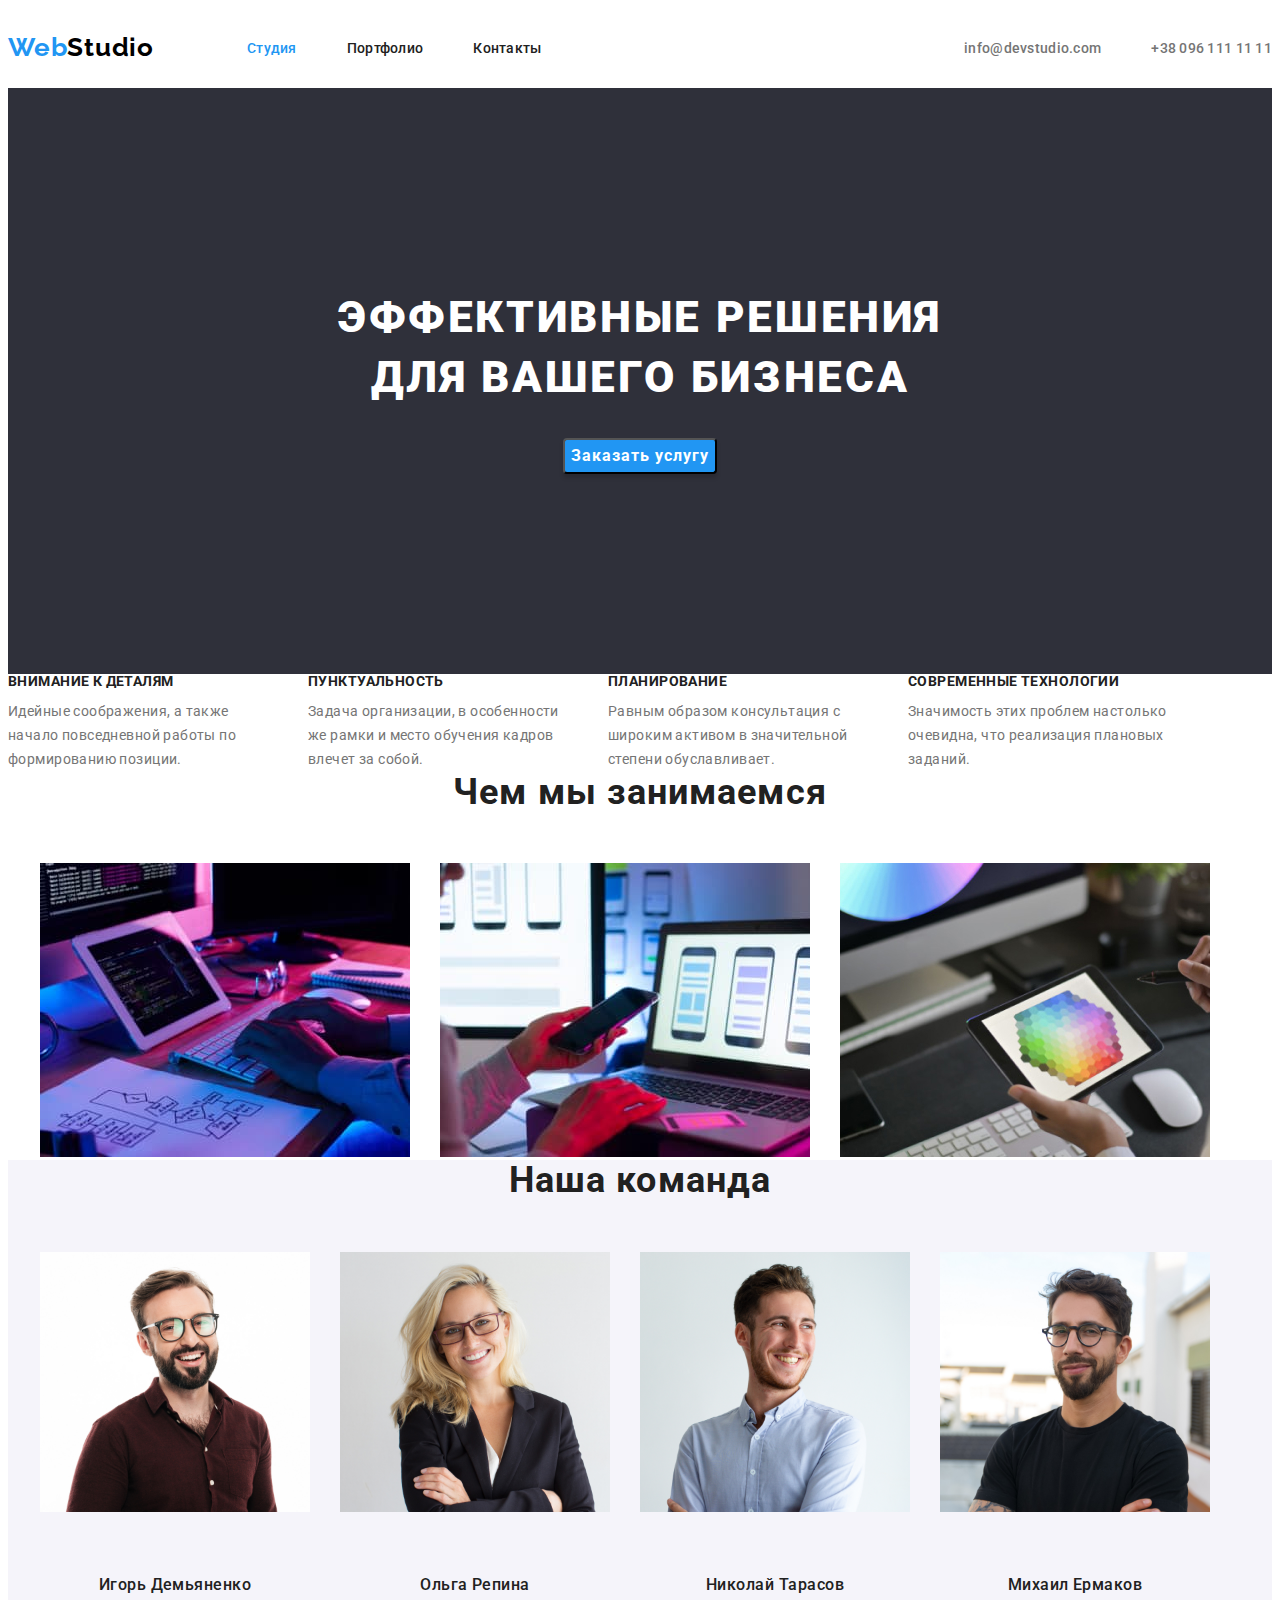
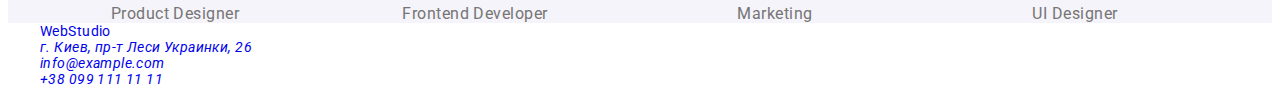
==== commit e37c6cfa: "задает флексы на страницу студио" ====
--- a/index.html
+++ b/index.html
@@ -58,8 +58,8 @@
   
     
     <section class="hard-skills">
+      <div class="container"></div>
       <h2 class="visually-hidden">Сильные навыки</h2>
-      <div class="hard-skills-container">
   <ul class="hard-skills-list list">
     <li class="hard-skills-item">
      <h3 class="hard-skills-subtitle">Внимание к деталям</h3>
--- a/css/styles.css
+++ b/css/styles.css
@@ -218,26 +218,17 @@
     box-shadow: 0px 4px 4px rgba(0, 0, 0, 0.15);
     border-radius: 4px;
     cursor: pointer;
-     
     margin: 0 auto;
     
 }
 
 /*----------Сильные навыки------------*/
-.hard-skills-container {
-    display: flex;
-    align-items: center;
-    
-}
 
 .hard-skills-list {
     display: flex;
     align-items: center;
 }
-.hard-skills {
-    margin-top: 94px;
-    margin-bottom: 94px;
-}
+
 .hard-skills-subtitle {
     font-weight: 700;
     font-size: 14px;
@@ -254,14 +245,18 @@
     margin-top: 10px;
     max-width: 270px;
 }
- .hard-skills-item:not(:last-child) {
+ .hard-skills-item:not(:last-child)
+  {
      margin-right: 30px;
  }
 
 /*-----------Activity---------------*/
 .activity {
-    margin-top: 94;
     padding-top: 0;
+}
+
+.activity-item:not(:last-child) {
+margin-right: 30px;
 }
 .activity-title {
     font-weight: 700;
@@ -272,17 +267,20 @@
     color: var(--second-title-color);
     margin-bottom: 50px;
 }
-.activity-img {
-    
+
+.activity-list {
+    display: flex;
+    align-items: center;
 }
 /*---------------Our team------------*/
 .our-team {
-    margin-top: 94px;
-    padding-top: 94px;
-    padding-bottom: 94px;
     background-color: var(--btn-background-second-color);
 }
 
+.our-team-list {
+display: flex;
+align-items: center;
+}
 .our-team-title {
     font-weight: 700;
     font-size: 36px;
@@ -314,6 +312,8 @@
     letter-spacing: 0.03em;
     color: var(--text-color);
 }
+.our-team-item:not(:last-child) {
+    margin-right: 30px;
 
 /*----------Footer-------------------*/
 
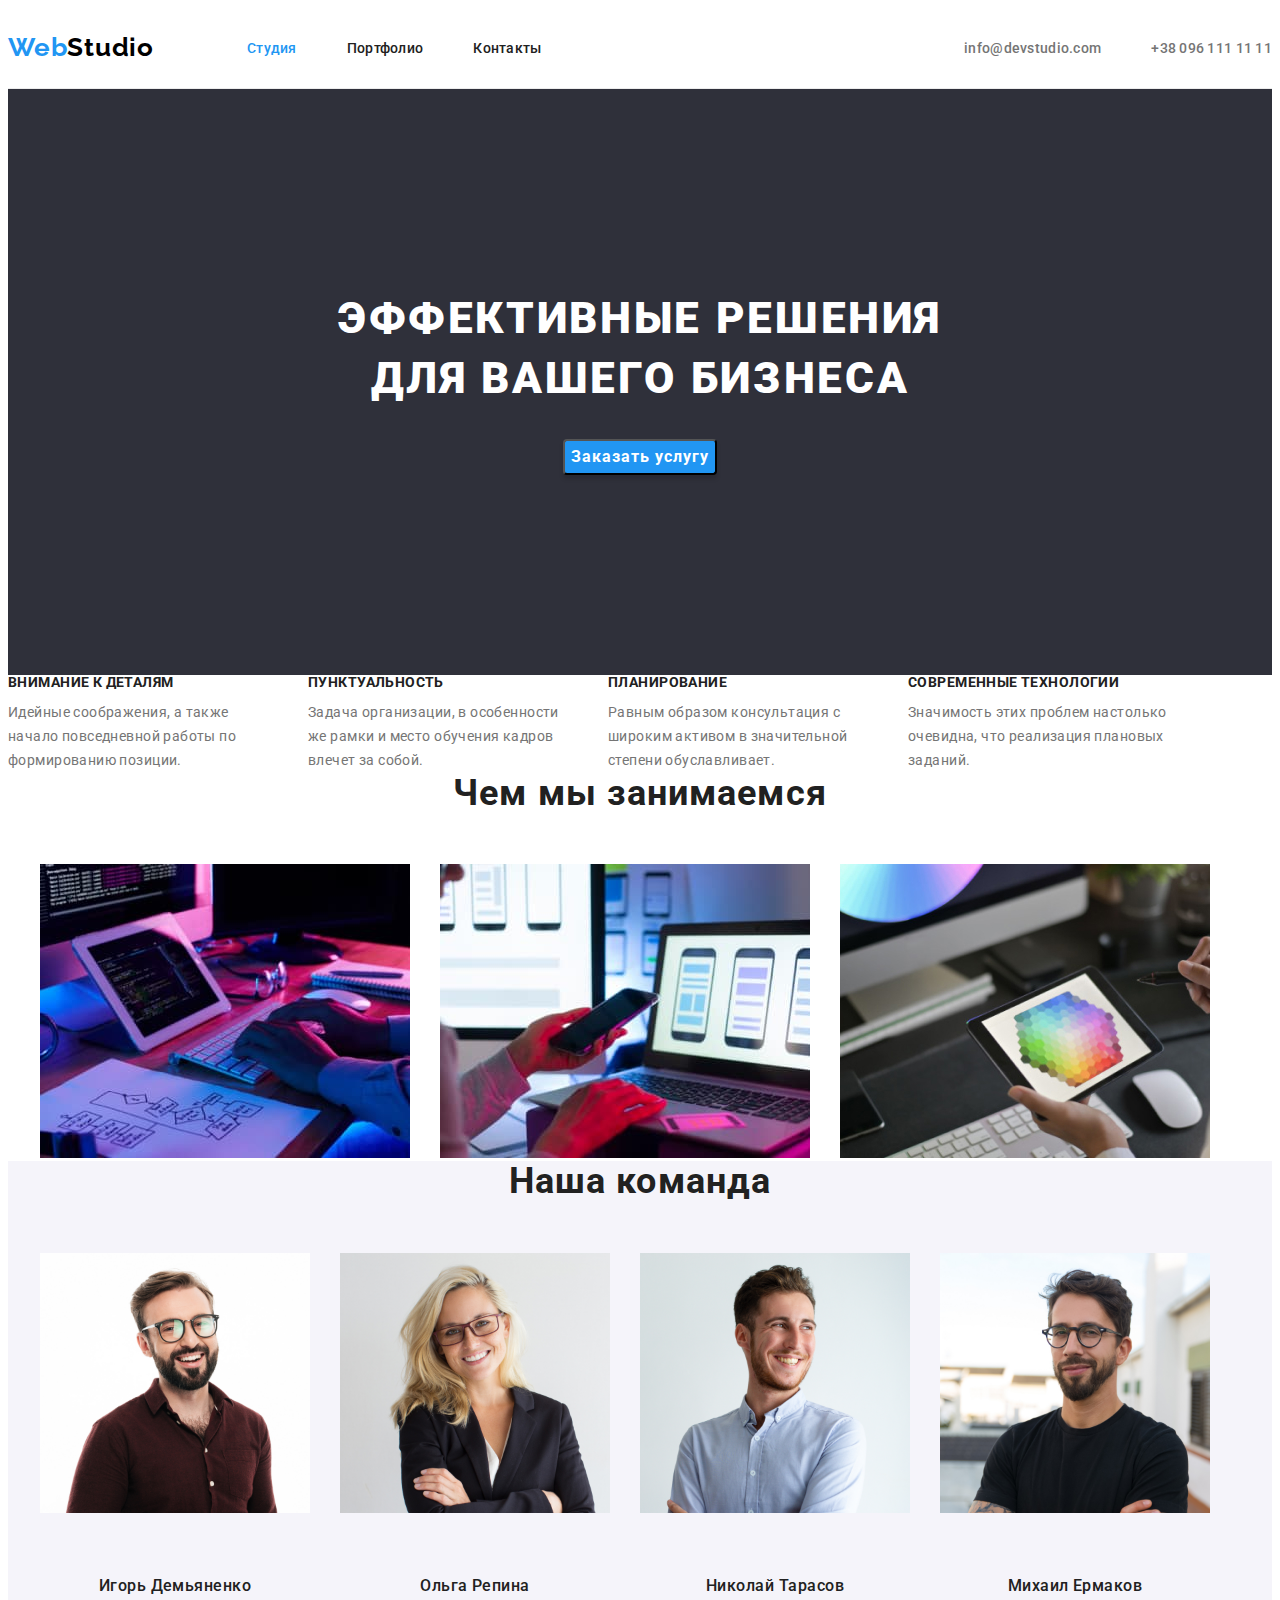
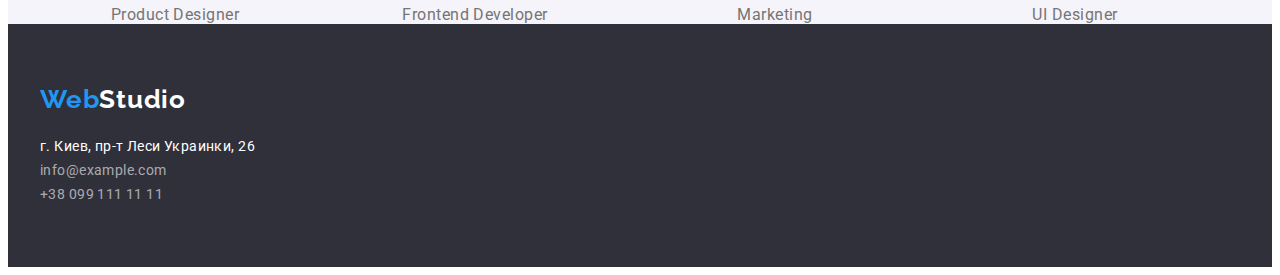
==== commit 48c9fcc2: "корректирует контейнеры" ====
--- a/index.html
+++ b/index.html
@@ -136,7 +136,6 @@
     <div class="footer-content">
   <footer class="footer">
     <div class="container">
-
     <a href="./index.html" class="footer-logo-link link">Web<span
         class="footer-sublogo-link link">Studio</span></a>
     <address class="footer-address">
--- a/css/styles.css
+++ b/css/styles.css
@@ -15,6 +15,7 @@
     --accent-color:  #2196F3;
     --btn-bacground-color: #2196F3;
     --btn-background-second-color: #F5F4FA;
+    --project-gap: 30px;
 }
 
 body {
@@ -39,6 +40,8 @@
 
 .img {
     display: block;
+    max-width: 100%;
+    height: auto;
 }
 
 .link
@@ -48,7 +51,7 @@
 .list
 {
     list-style: none;
-    padding-left: 0;
+    padding: 0;
     margin: 0;
 }
 
@@ -80,6 +83,7 @@
 .header-container {
 display: flex;
 align-items: center;
+border-bottom: 1px solid #ECECEC;
 }
 
 .header-navigation {
@@ -245,10 +249,10 @@
     margin-top: 10px;
     max-width: 270px;
 }
- .hard-skills-item:not(:last-child)
-  {
-     margin-right: 30px;
- }
+.hard-skills-item:not(:last-child)
+{
+    margin-right: 30px;
+}
 
 /*-----------Activity---------------*/
 .activity {
@@ -312,8 +316,9 @@
     letter-spacing: 0.03em;
     color: var(--text-color);
 }
-.our-team-item:not(:last-child) {
-    margin-right: 30px;
+.our-team-item:not(:last-child)
+{
+    margin-right: 30px;}
 
 /*----------Footer-------------------*/
 
@@ -379,7 +384,19 @@
 
 /*-------------Porttfolio-----------------*/
 
+.portfolio-list {
+    display: flex;
+    align-items: center;
+    justify-content: center;
+}
+
+.portfolio-item:not(:last-child)
+{
+    margin-right: 8px;
+}
+
 .portfolio-button {
+
     font-family: inherit;
     font-style: normal;
     font-weight: 500;
@@ -391,14 +408,35 @@
     color: var(--second-btn-color);
     background-color: var(--btn-background-second-color);
 }
+
 .portfolio-button:hover {
     background-color: var(--accent-color);
     color: var(--main-btn-color);
 }
+
 .portfolio-button:focus {
-   background-color: var(--accent-color);
-   color: var(--main-btn-color);
-}
+    background-color: var(--accent-color);
+    color: var(--main-btn-color);
+}
+
+.project-list {
+    display: flex;
+    flex-wrap: wrap;
+    margin-top: calc(-1 * var(--project-gap));
+    margin-left: calc(-1 * var(--project-gap));
+}
+
+.project-item {
+    margin-top: var(--project-gap);
+    margin-left: var(--project-gap);
+    flex-basis: calc(100% / 3 - var(--project-gap));
+    border-bottom: 1px solid #EEEEEE;
+}
+
+.project-item:nth-child(3n) {
+margin-right: 0;
+}
+
 .project-item {
     margin-top: 34px;
 }
@@ -416,4 +454,10 @@
     line-height: 1.88;
     letter-spacing: 0.03em;
     color: var(--text-color);
+}
+
+.project-card {
+    padding-right: 24px;
+    padding-bottom: 20px;
+    padding-left: 24px;
 }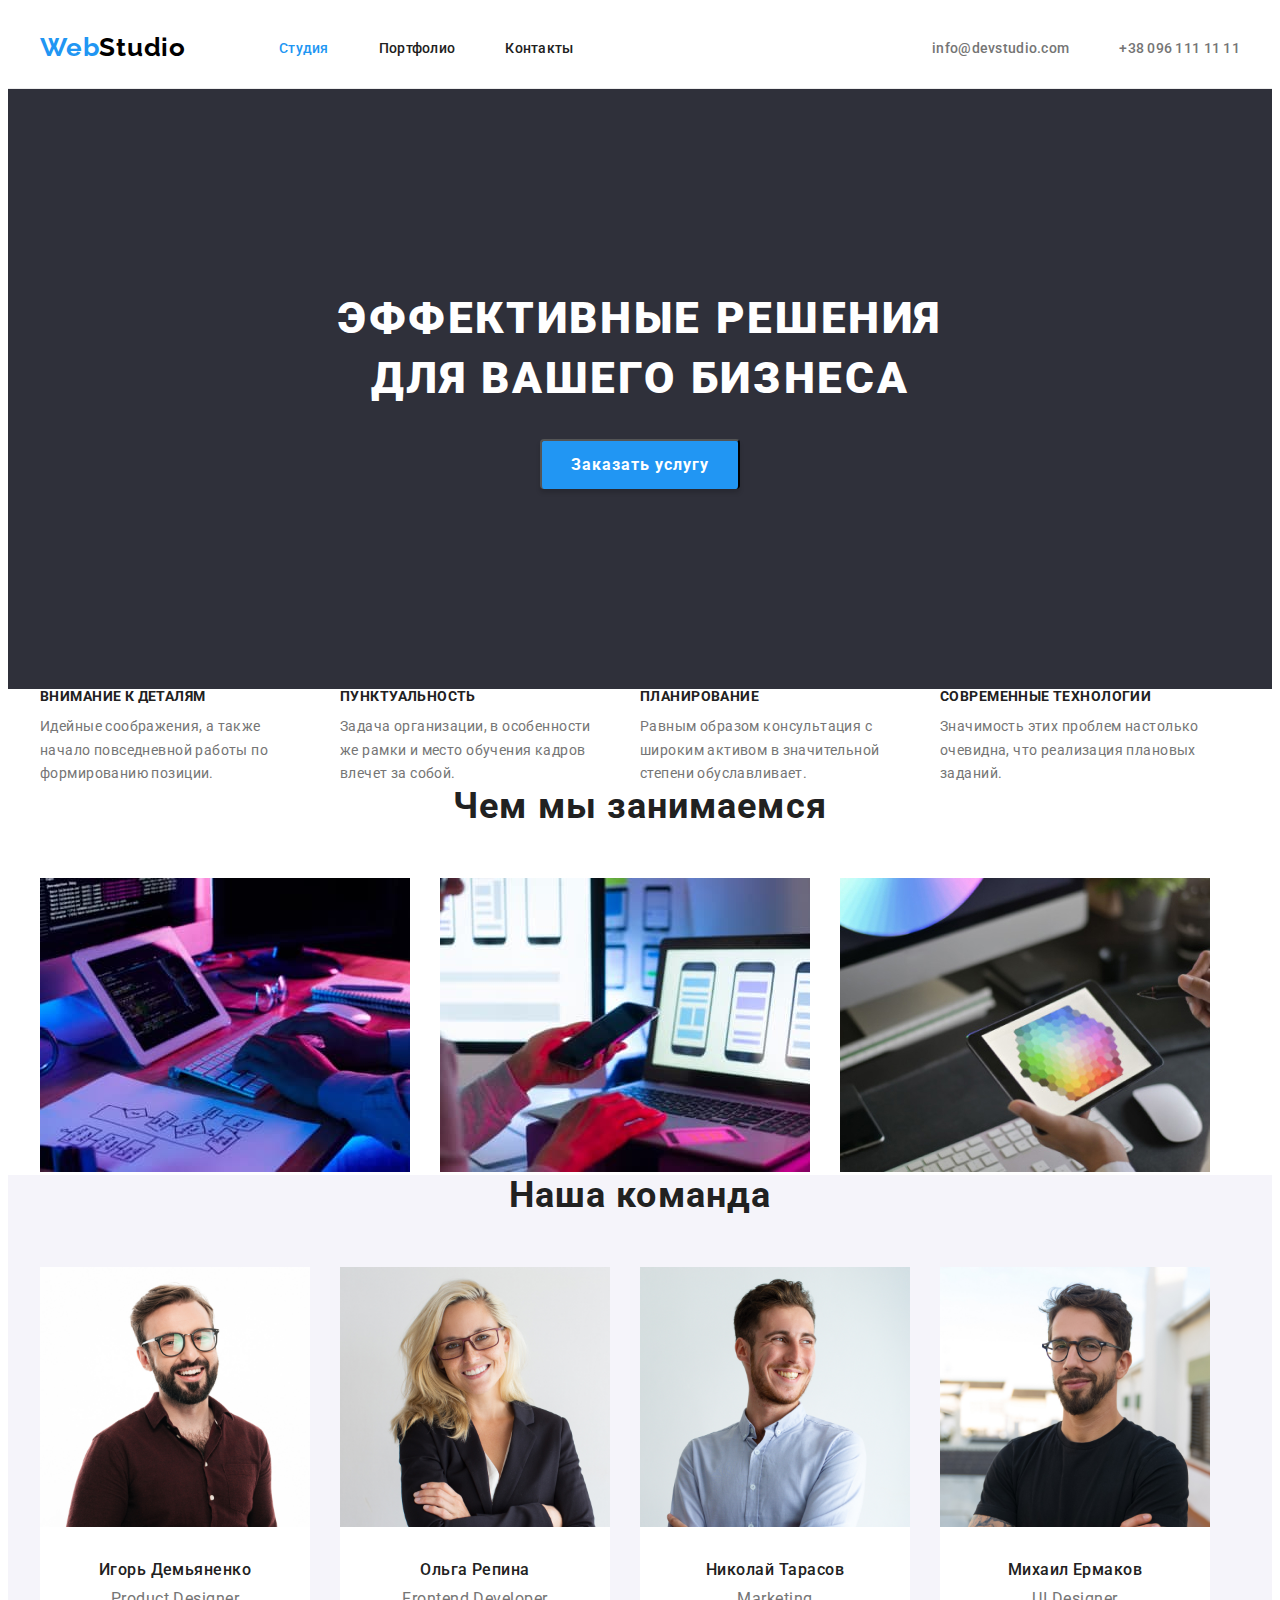
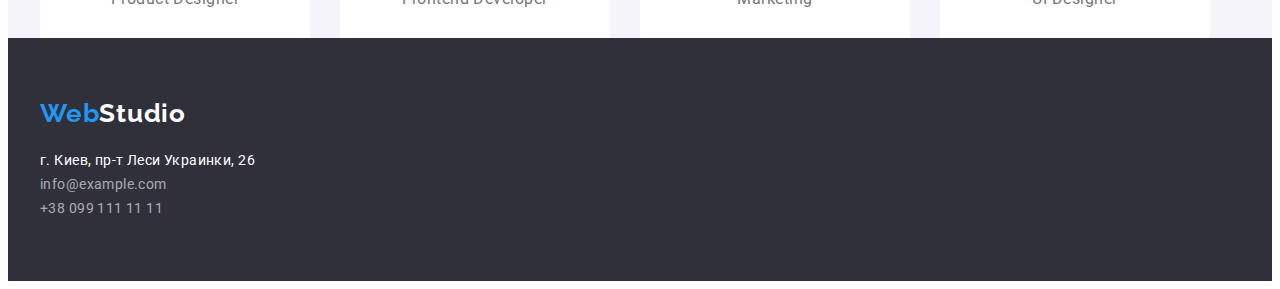
==== commit df6d7974: "исправляет замечания ментора" ====
--- a/index.html
+++ b/index.html
@@ -19,7 +19,7 @@
 </head>
 <body>
   <header class="header"> 
-      <div class="header-container">
+      <div class="header-container container">
       <nav class="header-navigation">
         <a href="./index.html" class="header-logo-link link">Web<span class="header-sublogo-link link">Studio</span></a>
     <ul class="header-list list">
@@ -58,7 +58,7 @@
   
     
     <section class="hard-skills">
-      <div class="container"></div>
+      <div class="container">
       <h2 class="visually-hidden">Сильные навыки</h2>
   <ul class="hard-skills-list list">
     <li class="hard-skills-item">
@@ -133,7 +133,7 @@
     </section>
     
 </main>
-    <div class="footer-content">
+    
   <footer class="footer">
     <div class="container">
     <a href="./index.html" class="footer-logo-link link">Web<span
@@ -156,7 +156,7 @@
     </address>
     </div>
   </footer>
-    </div>
+    
 
 </body>
 </html>
--- a/css/styles.css
+++ b/css/styles.css
@@ -83,9 +83,12 @@
 .header-container {
 display: flex;
 align-items: center;
-border-bottom: 1px solid #ECECEC;
-}
-
+
+}
+
+.header {
+    border-bottom: 1px solid #ECECEC;
+}
 .header-navigation {
 display: flex;
 align-items:center;
@@ -209,6 +212,11 @@
 }
 .main-section-button
 {
+    border-bottom: #2196F3;
+    width: 200px;
+    height: 50px;
+    left: 700px;
+    top: 430px;
     font-family: inherit;
     font-weight: 700;
     font-size: 16px;
@@ -285,6 +293,7 @@
 display: flex;
 align-items: center;
 }
+
 .our-team-title {
     font-weight: 700;
     font-size: 36px;
@@ -305,7 +314,6 @@
     text-align: center;
     letter-spacing: 0.03em;
     color: var(--third-title-color);
-    margin-top: 30px;
     margin-bottom: 10px;
 }
 
@@ -315,6 +323,12 @@
     text-align: center;
     letter-spacing: 0.03em;
     color: var(--text-color);
+    margin-bottom: 30px;
+}
+
+.our-team-item {
+    border: #ECECEC;
+    background-color: #FFFFFF;
 }
 .our-team-item:not(:last-child)
 {
@@ -322,15 +336,13 @@
 
 /*----------Footer-------------------*/
 
-.footer-content {
-    background-color: #2F303A;
-}
+
 .footer-logo-link {
     padding-top: 60px;
     
 }
 .footer {
-
+background-color: #2F303A;
     padding-top: 60px;
     padding-bottom: 60px;
 }
@@ -377,6 +389,7 @@
 line-height: 1.71;
 letter-spacing: 0.03em;
 color: rgba(255, 255, 255, 0.6);
+margin-bottom: 9px;
 }
 .footer-link-contact:hover, :focus {
     color: var(--accent-color);
@@ -385,9 +398,11 @@
 /*-------------Porttfolio-----------------*/
 
 .portfolio-list {
+    
     display: flex;
     align-items: center;
     justify-content: center;
+    margin-bottom: 50px;
 }
 
 .portfolio-item:not(:last-child)
@@ -395,8 +410,17 @@
     margin-right: 8px;
 }
 
+
+
+
 .portfolio-button {
-
+    border-radius: 4px;
+    margin-bottom: 50px;
+    padding-top: 6px;
+    padding-right: 22px;
+    padding-bottom: 6px;
+    padding-left: 22px;
+border: none;
     font-family: inherit;
     font-style: normal;
     font-weight: 500;
@@ -437,16 +461,12 @@
 margin-right: 0;
 }
 
-.project-item {
-    margin-top: 34px;
-}
 .project-title {
     font-weight: 700;
     font-size: 18px;
     line-height: 2;
     letter-spacing: 0.06em;
     color: var(--second-title-color);
-    margin-top: 20px;
     margin-bottom: 4px;
 }
 .project-text {
@@ -457,7 +477,11 @@
 }
 
 .project-card {
+    padding-top: 20px;
     padding-right: 24px;
     padding-bottom: 20px;
     padding-left: 24px;
+    border-left: #EEEEEE;
+    border-right: #EEEEEE;
+    border-bottom: #EEEEEE;
 }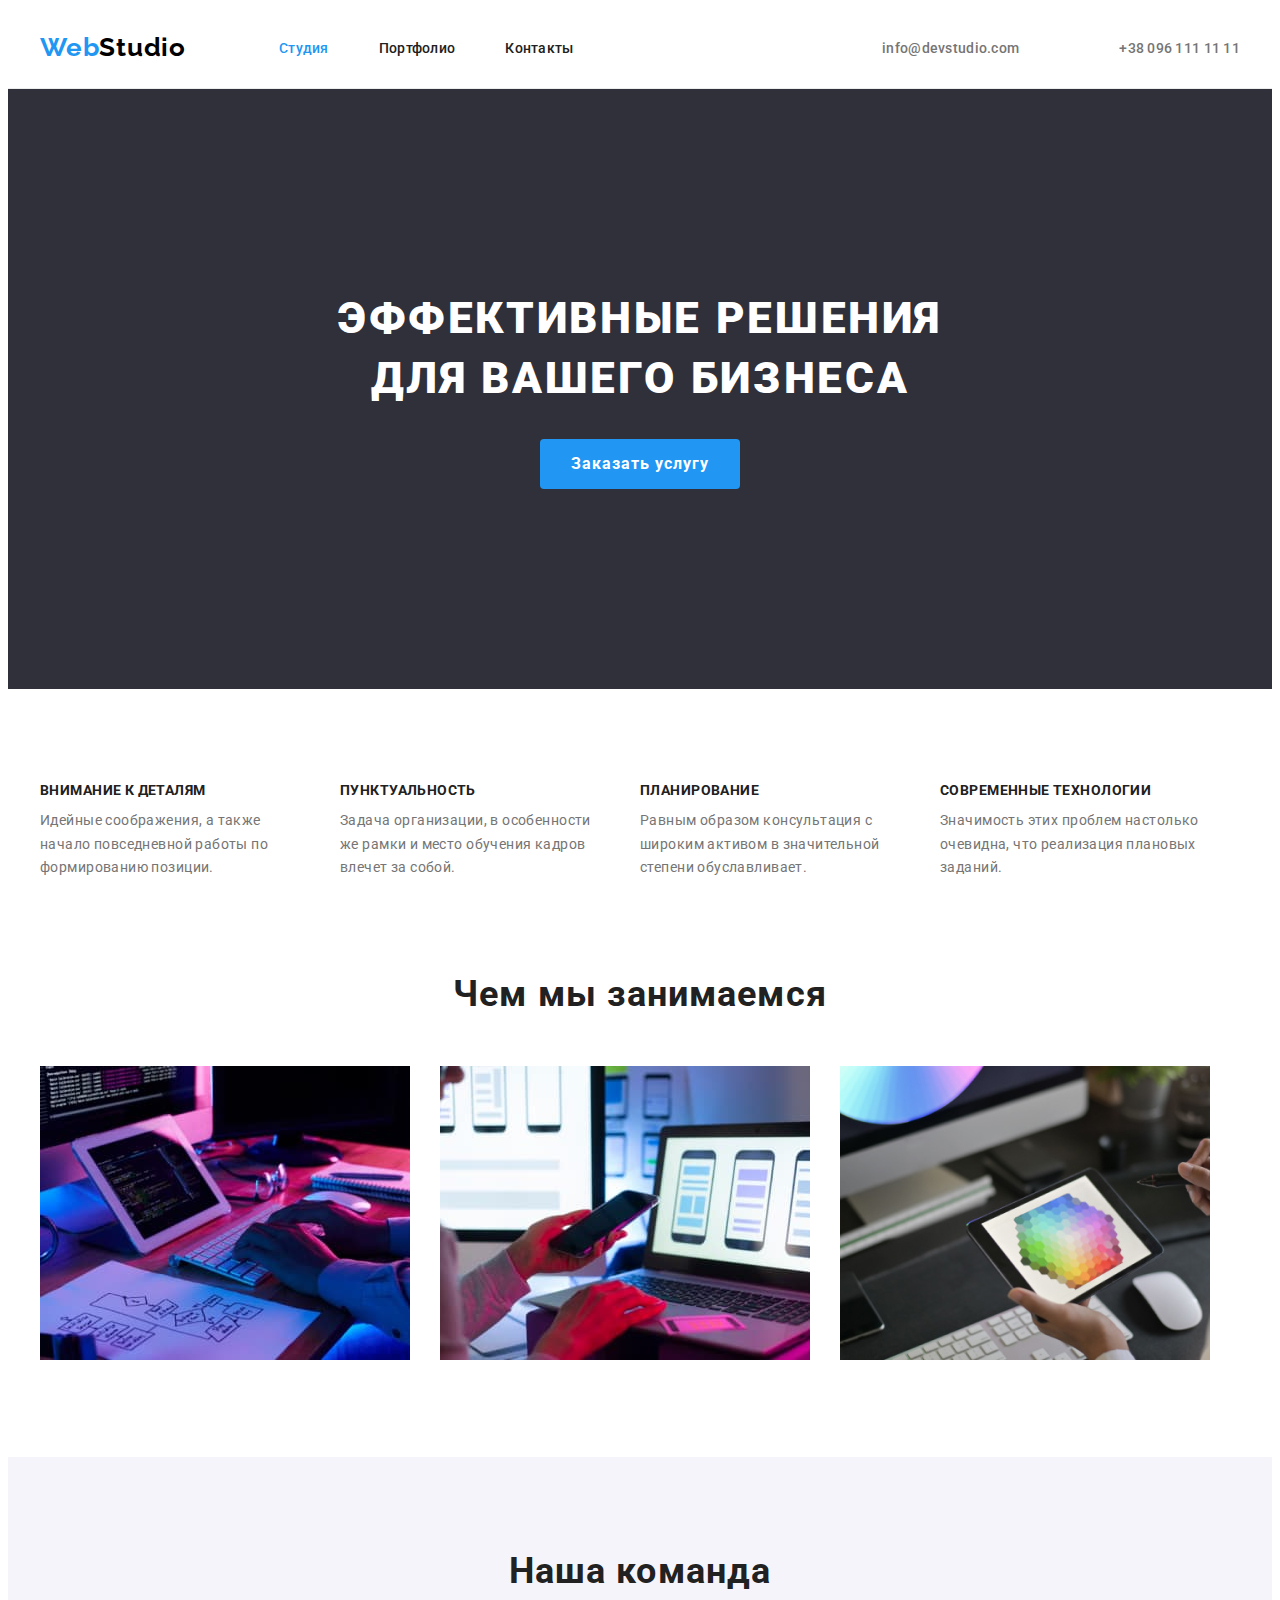
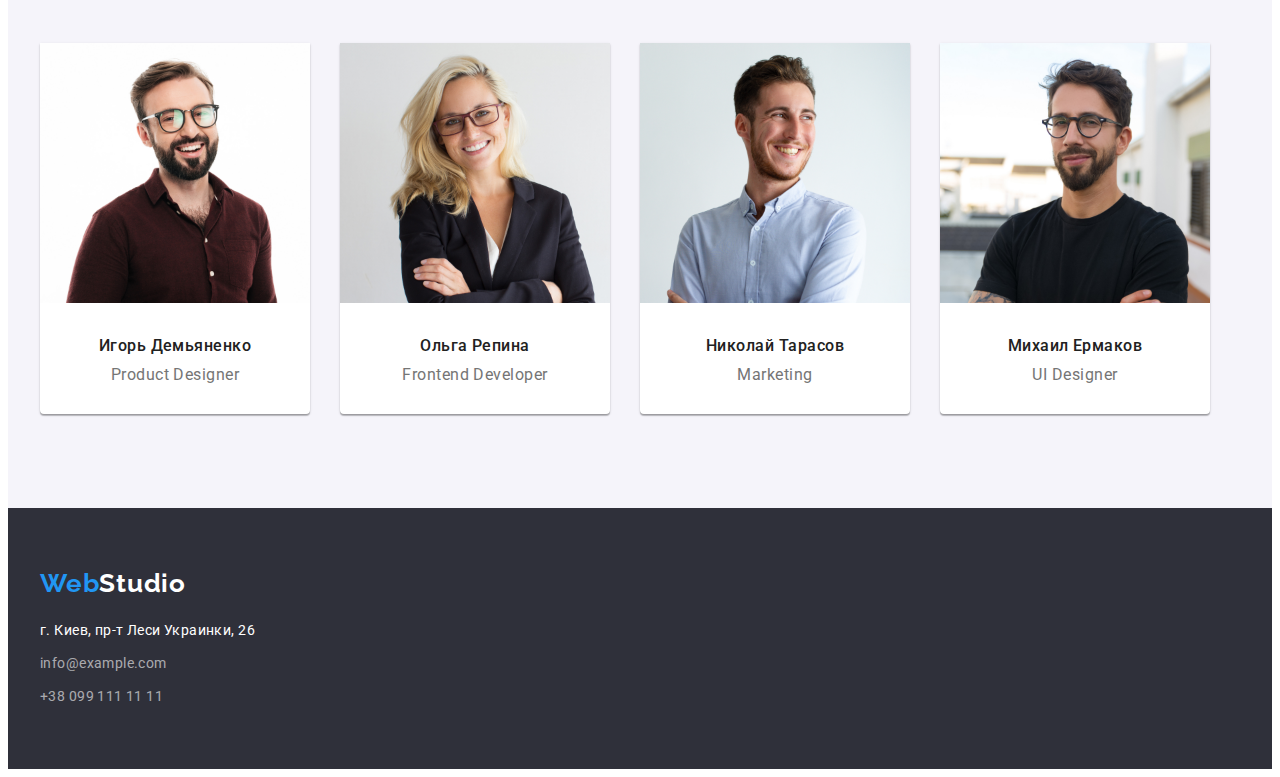
==== commit 6d8db122: "корректирует повторные замечания" ====
--- a/index.html
+++ b/index.html
@@ -23,21 +23,28 @@
       <nav class="header-navigation">
         <a href="./index.html" class="header-logo-link link">Web<span class="header-sublogo-link link">Studio</span></a>
     <ul class="header-list list">
+
       <li class="header-item"><a href="" class="header-link link current">Студия</a></li>
+
       <li class="header-item"><a href="./portfolio.html" class="header-link link">Портфолио</a></li>
+      
       <li class="header-item"><a href="" class="header-link link">Контакты</a></li>
+
     </ul>
       </nav>
     
     <ul class="header-sublist list">
+
       <li class="header-item">
     <a href="info@devstudio.com"
       class="header-mail-link link">info@devstudio.com</a>
       </li>
+
       <li class="header-item">
     <a href="tel:+380961111111" class="header-tel-link link">+38 096 111 11
       11</a>
       </li>
+      
     </ul>
       
     </div>
@@ -57,26 +64,31 @@
    
   
     
-    <section class="hard-skills">
+    <section class="hard-skills section">
       <div class="container">
       <h2 class="visually-hidden">Сильные навыки</h2>
   <ul class="hard-skills-list list">
+
     <li class="hard-skills-item">
      <h3 class="hard-skills-subtitle">Внимание к деталям</h3>
      <p class="hard-skills-text">Идейные соображения, а также начало повседневной работы по формированию позиции.</p>
     </li>
+
     <li class="hard-skills-item">
       <h3 class="hard-skills-subtitle">Пунктуальность</h3>
       <p class="hard-skills-text">Задача организации, в особенности же рамки и место обучения кадров влечет за собой.</p>
     </li>
+
     <li class="hard-skills-item">
       <h3 class="hard-skills-subtitle">Планирование</h3>
       <p class="hard-skills-text">Равным образом консультация с широким активом в значительной степени обуславливает.</p>
     </li>
+
     <li class="hard-skills-item">
       <h3 class="hard-skills-subtitle">Современные технологии</h3>
       <p class="hard-skills-text">Значимость этих проблем настолько очевидна, что реализация плановых заданий.</p>
     </li>
+
   </ul>
   </div>
     </section>
@@ -84,7 +96,7 @@
 
 
      
-    <section class="activity">
+    <section class="activity section">
       <div class="container">
   <h2 class="activity-title">Чем мы занимаемся</h2>
   <ul class="activity-list list">
@@ -104,7 +116,7 @@
 
 
     
-    <section class="our-team">
+    <section class="our-team section">
       <div class="container">
 <h2 class="our-team-title">Наша команда</h2>
 <ul class="our-team-list list">
--- a/css/styles.css
+++ b/css/styles.css
@@ -16,6 +16,7 @@
     --btn-bacground-color: #2196F3;
     --btn-background-second-color: #F5F4FA;
     --project-gap: 30px;
+    --border-color: #EEEEEE;
 }
 
 body {
@@ -89,11 +90,15 @@
 .header {
     border-bottom: 1px solid #ECECEC;
 }
+
 .header-navigation {
 display: flex;
 align-items:center;
 }
 
+.header-item:not(:last-child) {
+    margin-right: 50px;
+}
 .header-list {
     display: flex;
 }
@@ -104,9 +109,6 @@
     
 }
 
-.header-link {
-    margin-right: 50px;
-}
 
 .header-mail-link
 {
@@ -120,6 +122,8 @@
 letter-spacing: 0.02em;
 color: var(--header-mail-link-color);
 margin-right: 50px;
+padding-top: 32px;
+padding-bottom: 32px;
 }
 
 .header-mail-link:hover, :focus {
@@ -135,6 +139,8 @@
     line-height: 1.14;
     letter-spacing: 0.02em;
     color: var(--header-tel-link-color);
+    padding-top: 32px;
+    padding-bottom: 32px;
 }
 .header-tel-link:hover,
 :focus {
@@ -212,22 +218,20 @@
 }
 .main-section-button
 {
-    border-bottom: #2196F3;
+    
     width: 200px;
     height: 50px;
-    left: 700px;
-    top: 430px;
+    border: navajowhite;
     font-family: inherit;
     font-weight: 700;
     font-size: 16px;
     line-height: 1.88;
     display: block;
-    text-align: center;
-    align-items: center;
+    
     letter-spacing: 0.06em;
     color: var(--main-btn-color);
     background: #2196F3;
-    box-shadow: 0px 4px 4px rgba(0, 0, 0, 0.15);
+    
     border-radius: 4px;
     cursor: pointer;
     margin: 0 auto;
@@ -327,6 +331,10 @@
 }
 
 .our-team-item {
+    box-shadow: 0px 1px 3px rgba(0, 0, 0, 0.12),
+    0px 1px 1px rgba(0, 0, 0, 0.14),
+    0px 2px 1px rgba(0, 0, 0, 0.2);
+    border-radius: 0px 0px 4px 4px;
     border: #ECECEC;
     background-color: #FFFFFF;
 }
@@ -336,13 +344,8 @@
 
 /*----------Footer-------------------*/
 
-
-.footer-logo-link {
-    padding-top: 60px;
-    
-}
 .footer {
-background-color: #2F303A;
+background-color: var(--main-content-color);
     padding-top: 60px;
     padding-bottom: 60px;
 }
@@ -357,10 +360,9 @@
     font-style: normal;
     font-weight: 700;
     font-size: 26px;
-    line-height: 31px;
-    letter-spacing: 0.03em;
-    color: #2196F3;
-    margin-bottom: 20px;
+    line-height: 1.19;
+    letter-spacing: 0.03em;
+    color: var(--accent-color);
     
 }
 .footer-sublogo-link {
@@ -370,7 +372,7 @@
     font-size: 26px;
     line-height: 1.19;
     letter-spacing: 0.03em;
-    color: #FFFFFF;
+    color: var(--footer-color);
 }
 .footer-link-place {
     font-family: 'Roboto';
@@ -379,7 +381,6 @@
     line-height: 1.71;
     letter-spacing: 0.03em;
     color: var(--footer-color);
-    margin-bottom: 9px;
 }
 
 .footer-link-contact {
@@ -389,10 +390,14 @@
 line-height: 1.71;
 letter-spacing: 0.03em;
 color: rgba(255, 255, 255, 0.6);
+}
+
+.footer-link-contact:hover, :focus {
+    color: var(--accent-color);
+}
+
+.footer-item:not(:last-child) {
 margin-bottom: 9px;
-}
-.footer-link-contact:hover, :focus {
-    color: var(--accent-color);
 }
 
 /*-------------Porttfolio-----------------*/
@@ -415,12 +420,11 @@
 
 .portfolio-button {
     border-radius: 4px;
-    margin-bottom: 50px;
     padding-top: 6px;
     padding-right: 22px;
     padding-bottom: 6px;
     padding-left: 22px;
-border: none;
+    border: none;
     font-family: inherit;
     font-style: normal;
     font-weight: 500;
@@ -481,7 +485,7 @@
     padding-right: 24px;
     padding-bottom: 20px;
     padding-left: 24px;
-    border-left: #EEEEEE;
-    border-right: #EEEEEE;
-    border-bottom: #EEEEEE;
+    border-left: 1px solid var(--border-color);
+    border-right: 1px solid var(--border-color);
+    border-bottom: 1px solid var(--border-color);
 }